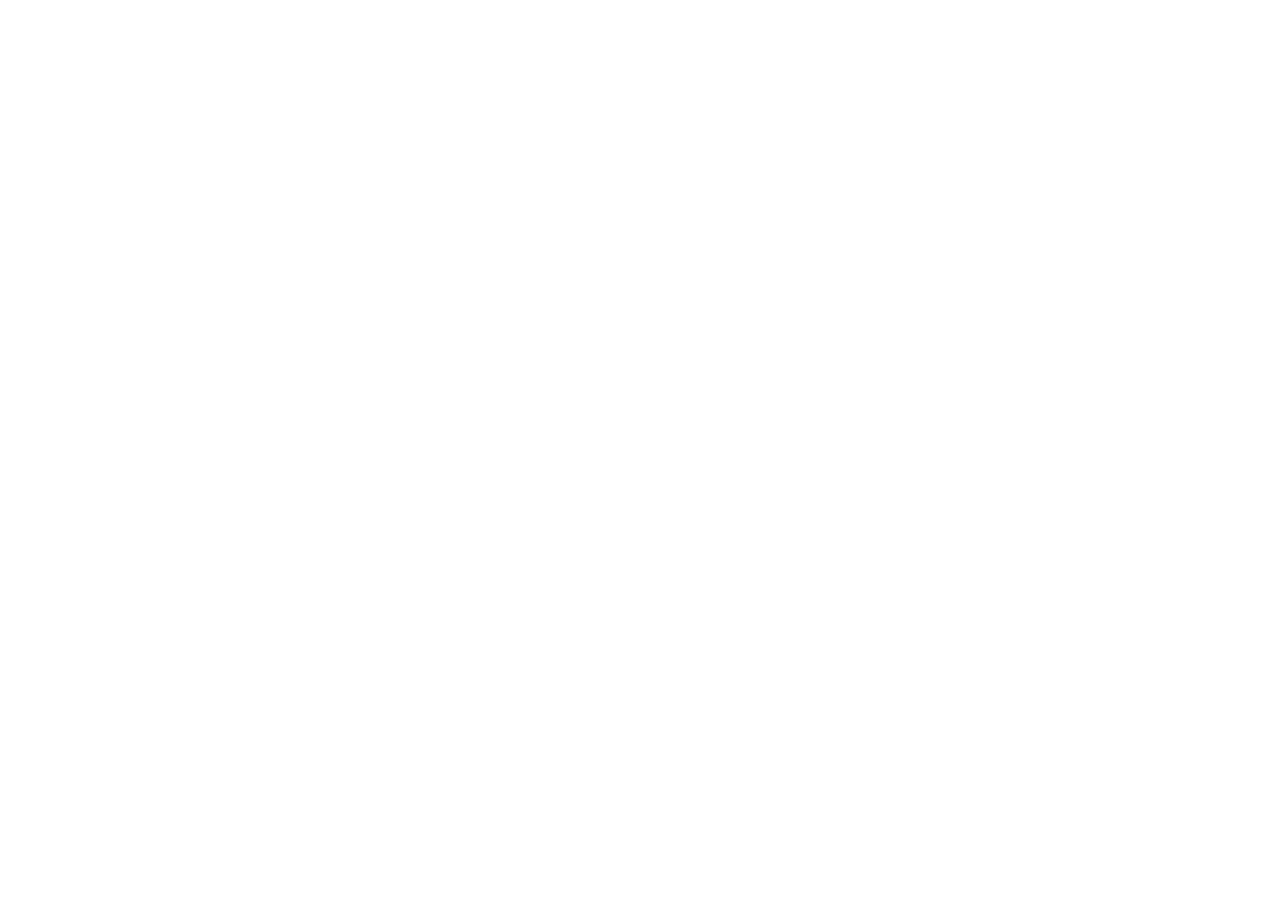
==== index.html @ 57b19d14 "Create new repository" ====
<!DOCTYPE html>
<html lang="ru">
  <head>
    <meta charset="UTF-8" />
    <meta http-equiv="X-UA-Compatible" content="IE=edge" />
    <meta name="viewport" content="width=device-width, initial-scale=1.0" />
    <title>Главная</title>
  </head>
  <body></body>
</html>
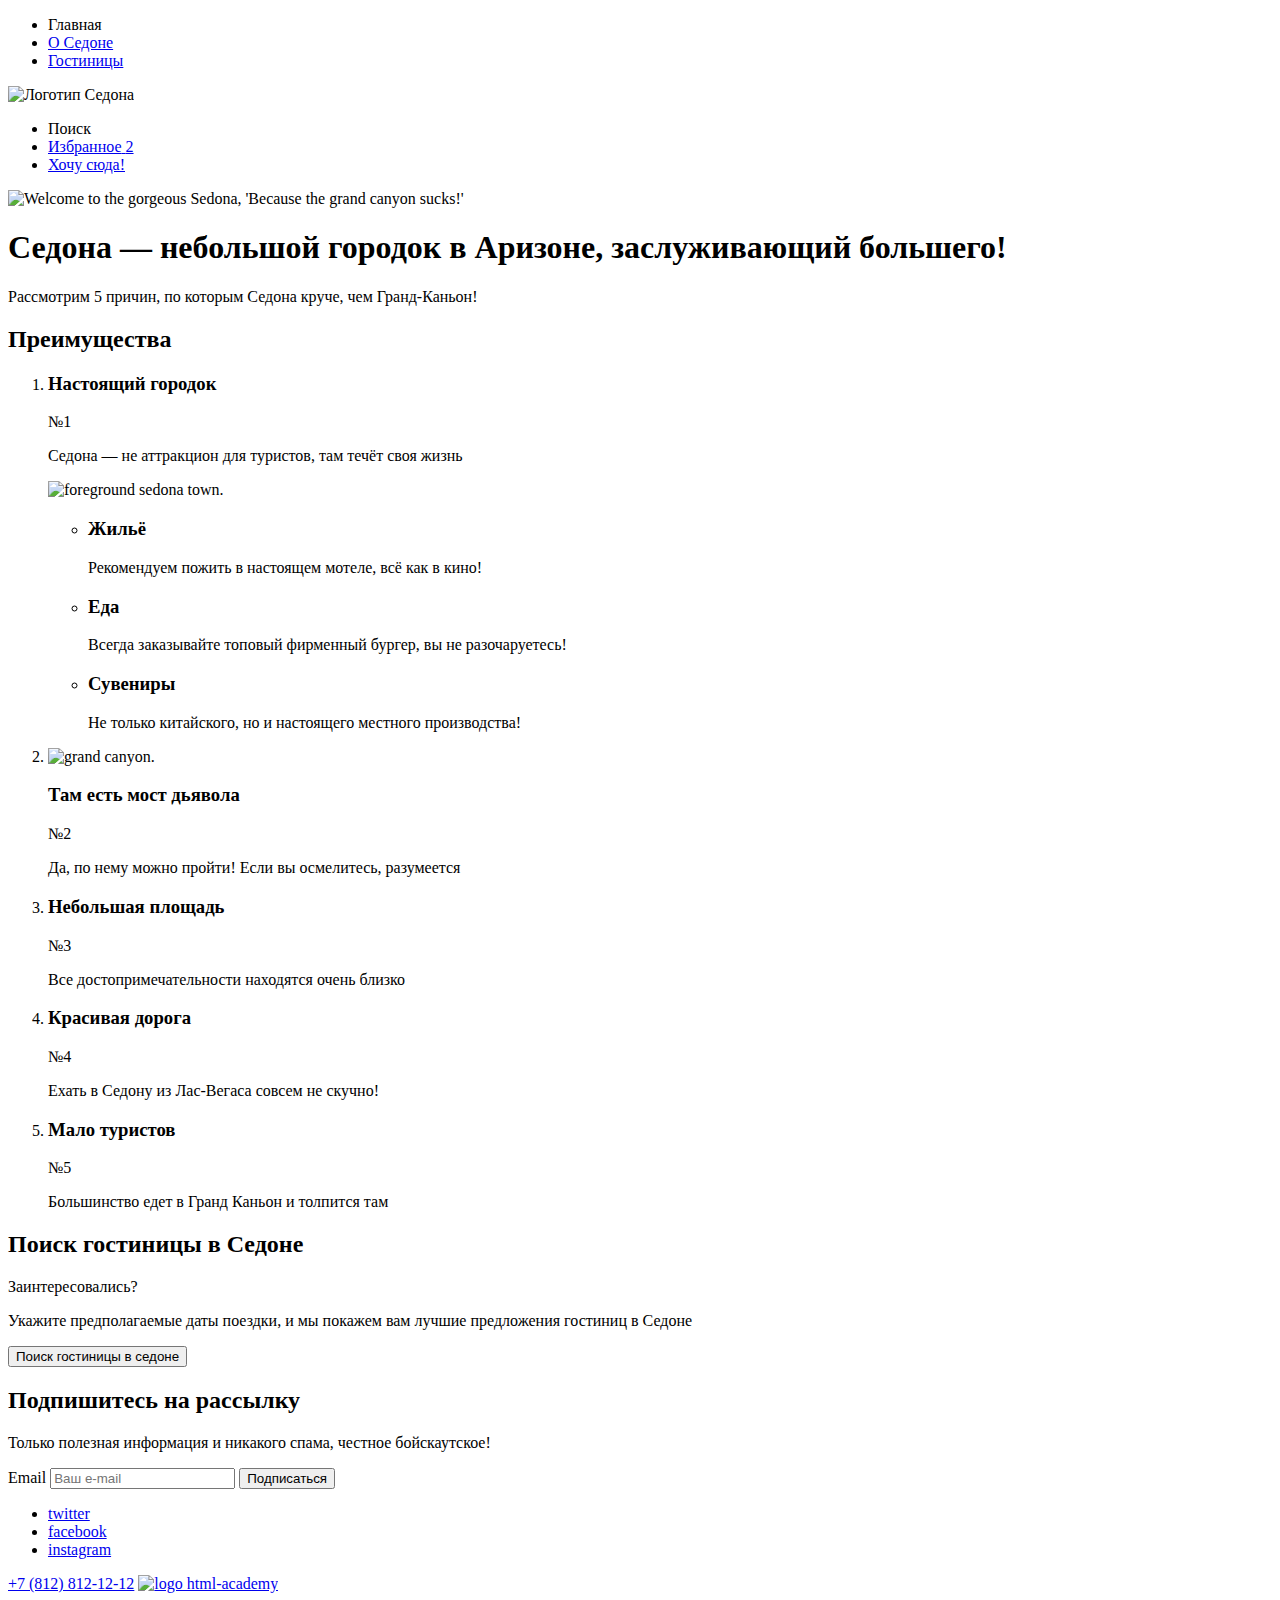
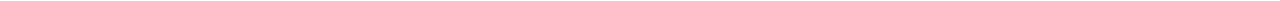
==== commit 843e4437: "added layout of main page" ====
--- a/index.html
+++ b/index.html
@@ -6,5 +6,202 @@
     <meta name="viewport" content="width=device-width, initial-scale=1.0" />
     <title>Главная</title>
   </head>
-  <body></body>
+  <body class="page-index">
+    <div class="container">
+      <header class="header">
+        <nav class="navigation">
+          <ul class="navigation__list navigation__list--site">
+            <li class="navigation__item">
+              <a class="navigation__link">Главная</a>
+            </li>
+            <li class="navigation__item">
+              <a class="navigation__link" href="#">О Седоне</a>
+            </li>
+            <li class="navigation__item">
+              <a class="navigation__link" href="catalog.html">Гостиницы</a>
+            </li>
+          </ul>
+          <a class="logo">
+            <img class="logo__image" src="" alt="Логотип Седона" />
+          </a>
+          <ul class="navigation__list navigation__list--user">
+            <li class="navigation__item">
+              <a class="navigation__link navigation__link--icon">
+                <span class="visually-hidden">Поиск</span>
+              </a>
+            </li>
+            <li class="navigation__item">
+              <a class="navigation__link navigation__link--icon" href="#">
+                <span class="visually-hidden">Избранное</span>
+                <span class="navigation__favorite-number">2</span>
+              </a>
+            </li>
+            <li class="navigation__item">
+              <a class="button navigation__button" href="#">Хочу сюда!</a>
+            </li>
+          </ul>
+        </nav>
+      </header>
+      <main class="main">
+        <section class="intro">
+          <div class="intro__background">
+            <img
+              class="intro__lead"
+              src=""
+              alt="Welcome to the gorgeous Sedona, 'Because the grand canyon sucks!'"
+            />
+          </div>
+          <h1 class="section-header intro__header">
+            Седона — небольшой городок в Аризоне, заслуживающий большего!
+          </h1>
+          <p class="intro__text">
+            Рассмотрим 5 причин, по которым Седона круче, чем Гранд-Каньон!
+          </p>
+        </section>
+        <section class="features">
+          <h2 class="visually-hidden">Преимущества</h2>
+          <ol class="features__list">
+            <li class="features__item features__item--image">
+              <div class="features__item-info">
+                <h3>Настоящий городок</h3>
+                <span class="features__item-number">№1</span>
+                <p>Седона — не аттракцион для туристов, там течёт своя жизнь</p>
+              </div>
+              <div class="features__item-image">
+                <img src="" alt="foreground sedona town." />
+              </div>
+              <ul class="features__sublist">
+                <li class="features__sublist-item">
+                  <div class="features__item-info">
+                    <h3>Жильё</h3>
+                    <p>
+                      Рекомендуем пожить в настоящем мотеле, всё как в кино!
+                    </p>
+                  </div>
+                </li>
+                <li class="features__sublist-item">
+                  <div class="features__item-info">
+                    <h3>Еда</h3>
+                    <p>
+                      Всегда заказывайте топовый фирменный бургер, вы не
+                      разочаруетесь!
+                    </p>
+                  </div>
+                </li>
+                <li class="features__sublist-item">
+                  <div class="features__item-info">
+                    <h3>Сувениры</h3>
+                    <p>
+                      Не только китайского, но и настоящего местного
+                      производства!
+                    </p>
+                  </div>
+                </li>
+              </ul>
+            </li>
+            <li
+              class="features__item features__item--image features__item--reverse"
+            >
+              <div class="features__item-image">
+                <img src="" alt="grand canyon." />
+              </div>
+              <div class="features__item-info">
+                <h3>Там есть мост дьявола</h3>
+                <span class="features__item-number">№2</span>
+                <p>Да, по нему можно пройти! Если вы осмелитесь, разумеется</p>
+              </div>
+            </li>
+            <li class="features__item">
+              <div class="features__item-info">
+                <h3>Небольшая площадь</h3>
+                <span class="features__item-number">№3</span>
+                <p>Все достопримечательности находятся очень близко</p>
+              </div>
+            </li>
+            <li class="features__item">
+              <div class="features__item-info">
+                <h3>Красивая дорога</h3>
+                <span class="features__item-number">№4</span>
+                <p>Ехать в Седону из Лас-Вегаса совсем не скучно!</p>
+              </div>
+            </li>
+            <li class="features__item">
+              <div class="features__item-info">
+                <h3>Мало туристов</h3>
+                <span class="features__item-number">№5</span>
+                <p>Большинство едет в Гранд Каньон и толпится там</p>
+              </div>
+            </li>
+          </ol>
+        </section>
+        <section class="search-hotel">
+          <h2 class="visually-hidden">Поиск гостиницы в Седоне</h2>
+          <p class="section-header search-hotel__header">Заинтересовались?</p>
+          <p class="search-hotel__text">
+            Укажите предполагаемые даты поездки, и мы покажем вам лучшие
+            предложения гостиниц в Седоне
+          </p>
+          <button class="button search-hotel__button">
+            Поиск гостиницы в седоне
+          </button>
+        </section>
+      </main>
+      <footer class="footer">
+        <section class="subscription">
+          <h2 class="section-header subscription__header">
+            Подпишитесь на рассылку
+          </h2>
+          <p class="subscription__text">
+            Только полезная информация и никакого спама, честное бойскаутское!
+          </p>
+          <form class="subscription__form" action="#">
+            <div class="subscription__row">
+              <label class="visually-hidden" for="subscription">Email</label>
+              <input
+                class="subscription__input"
+                type="email"
+                placeholder="Ваш e-mail"
+                required
+              />
+              <button class="button subscription__button">Подписаться</button>
+            </div>
+          </form>
+        </section>
+        <div class="footer__bottom">
+          <ul class="social">
+            <li class="social__item">
+              <a
+                class="social__link social__link--twitter"
+                href="https://twitter.com/htmlacademy_ru"
+              >
+                <span class="visually-hidden">twitter</span>
+              </a>
+            </li>
+            <li class="social__item">
+              <a
+                class="social__link social__link--facebook"
+                href="https://www.facebook.com/htmlacademy"
+              >
+                <span class="visually-hidden">facebook</span>
+              </a>
+            </li>
+            <li class="social__item">
+              <a
+                class="social__link social__link--instagram"
+                href="https://www.instagram.com/htmlacademy/"
+              >
+                <span class="visually-hidden">instagram</span>
+              </a>
+            </li>
+          </ul>
+          <a class="footer__phone" href="tel:+78128121212"
+            >+7 (812) 812-12-12</a
+          >
+          <a class="footer__copyright" href="https://htmlacademy.ru/">
+            <img src="" alt="logo html-academy" />
+          </a>
+        </div>
+      </footer>
+    </div>
+  </body>
 </html>
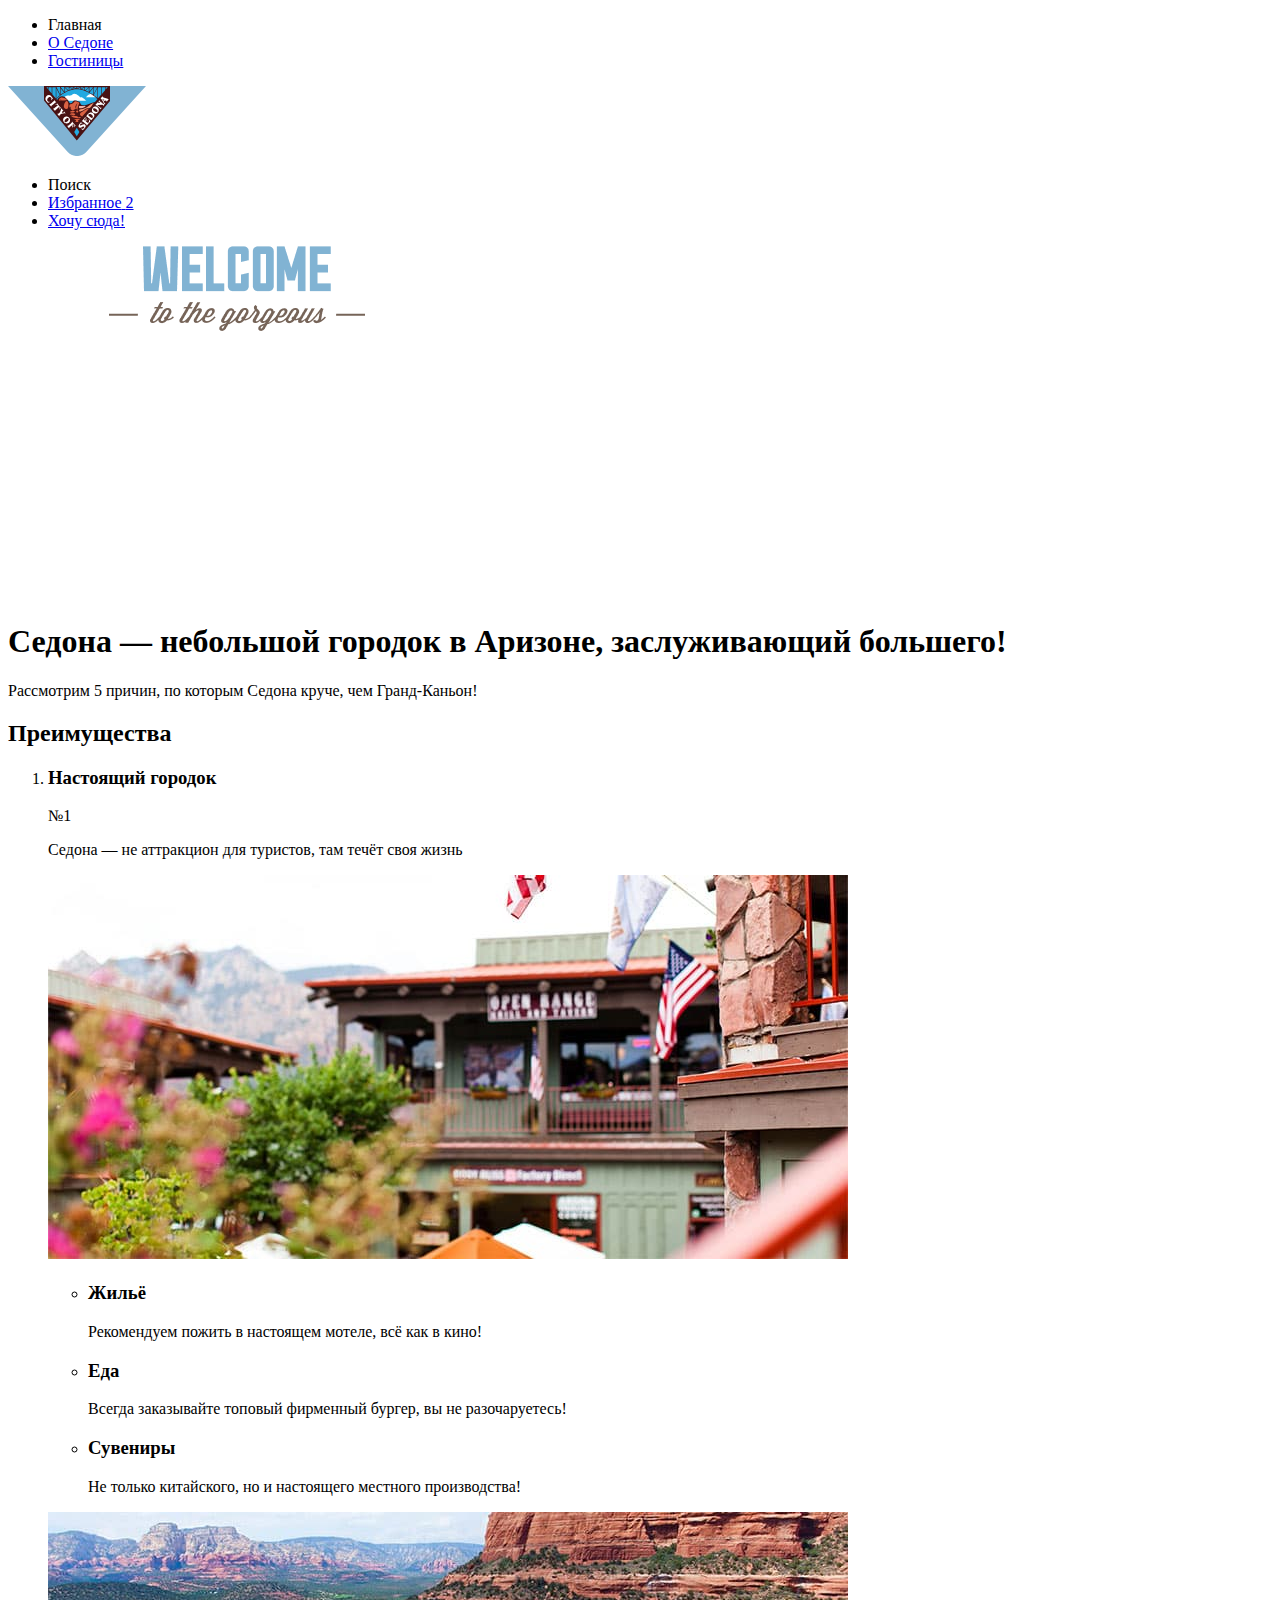
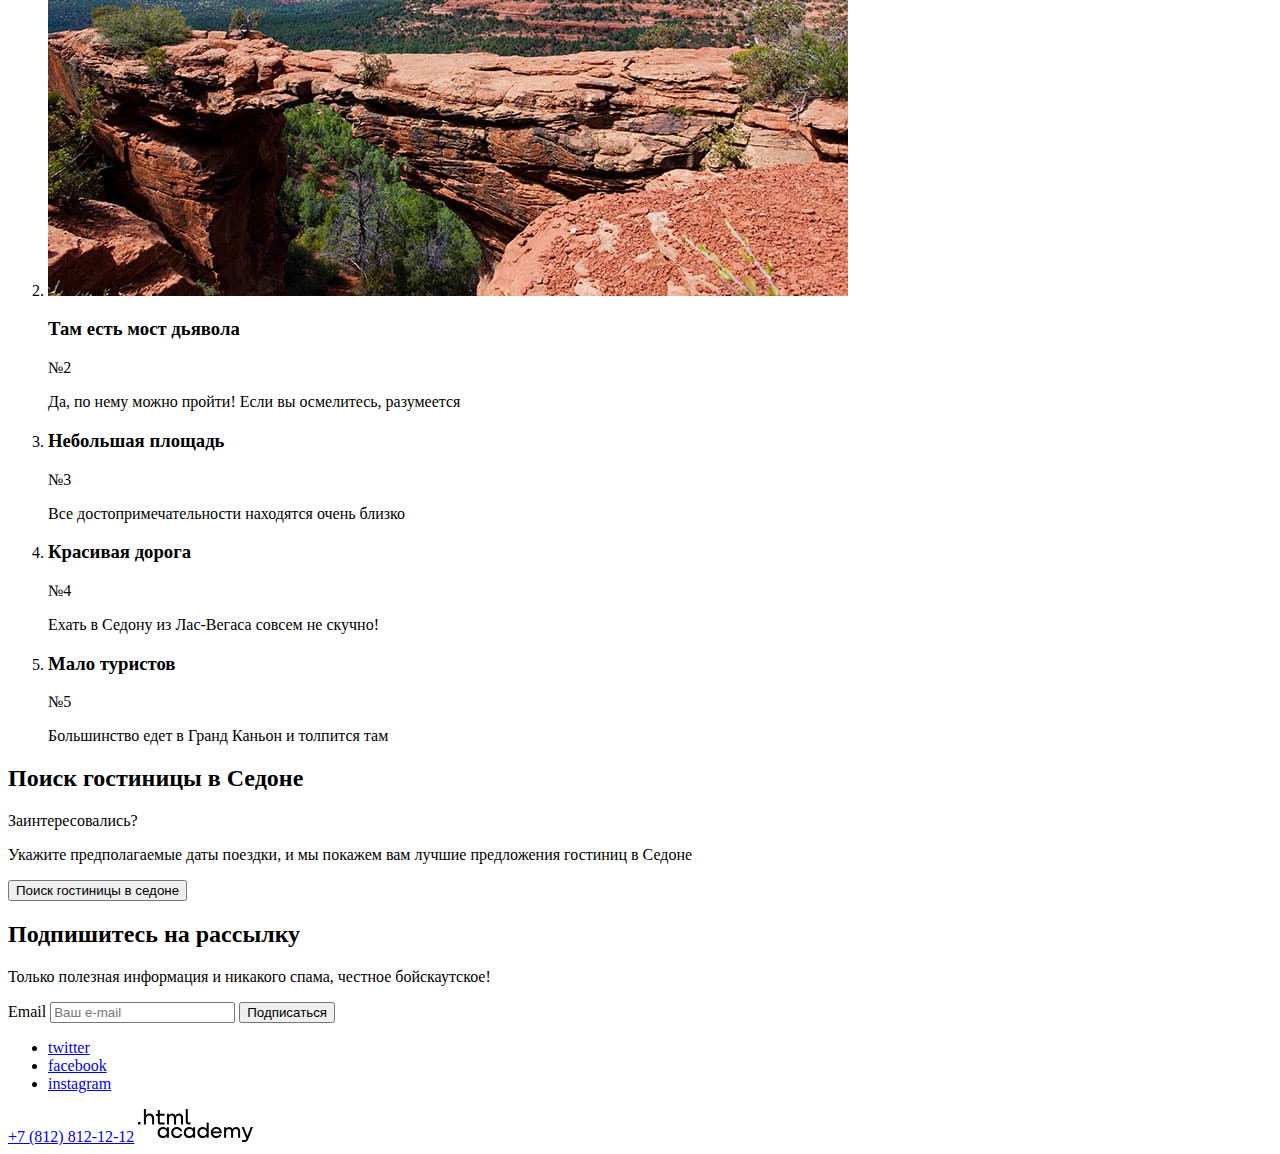
==== commit 5b262d7b: "added graphics to the project" ====
--- a/index.html
+++ b/index.html
@@ -12,7 +12,7 @@
         <nav class="navigation">
           <ul class="navigation__list navigation__list--site">
             <li class="navigation__item">
-              <a class="navigation__link">Главная</a>
+              <a class="navigation__link navigation__link--current">Главная</a>
             </li>
             <li class="navigation__item">
               <a class="navigation__link" href="#">О Седоне</a>
@@ -22,7 +22,11 @@
             </li>
           </ul>
           <a class="logo">
-            <img class="logo__image" src="" alt="Логотип Седона" />
+            <img
+              class="logo__image"
+              src="images/sedona-logo.svg"
+              alt="Логотип Седона"
+            />
           </a>
           <ul class="navigation__list navigation__list--user">
             <li class="navigation__item">
@@ -47,7 +51,7 @@
           <div class="intro__background">
             <img
               class="intro__lead"
-              src=""
+              src="images/welcome.png"
               alt="Welcome to the gorgeous Sedona, 'Because the grand canyon sucks!'"
             />
           </div>
@@ -68,7 +72,10 @@
                 <p>Седона — не аттракцион для туристов, там течёт своя жизнь</p>
               </div>
               <div class="features__item-image">
-                <img src="" alt="foreground sedona town." />
+                <img
+                  src="images/features/photo-1.jpg"
+                  alt="foreground sedona town."
+                />
               </div>
               <ul class="features__sublist">
                 <li class="features__sublist-item">
@@ -103,7 +110,7 @@
               class="features__item features__item--image features__item--reverse"
             >
               <div class="features__item-image">
-                <img src="" alt="grand canyon." />
+                <img src="images/features/photo-2.jpg" alt="grand canyon." />
               </div>
               <div class="features__item-info">
                 <h3>Там есть мост дьявола</h3>
@@ -141,7 +148,7 @@
             Укажите предполагаемые даты поездки, и мы покажем вам лучшие
             предложения гостиниц в Седоне
           </p>
-          <button class="button search-hotel__button">
+          <button class="button search-hotel__button" type="button">
             Поиск гостиницы в седоне
           </button>
         </section>
@@ -154,16 +161,29 @@
           <p class="subscription__text">
             Только полезная информация и никакого спама, честное бойскаутское!
           </p>
-          <form class="subscription__form" action="#">
+          <form
+            class="subscription__form"
+            action="https://echo.htmlacademy.ru"
+            method="post"
+          >
             <div class="subscription__row">
-              <label class="visually-hidden" for="subscription">Email</label>
+              <label class="visually-hidden" for="subscription-email"
+                >Email</label
+              >
               <input
                 class="subscription__input"
+                id="subscription-email"
+                name="subscription-email"
                 type="email"
                 placeholder="Ваш e-mail"
                 required
               />
-              <button class="button subscription__button">Подписаться</button>
+              <button
+                class="button button--secondary subscription__button"
+                type="submit"
+              >
+                Подписаться
+              </button>
             </div>
           </form>
         </section>
@@ -198,7 +218,7 @@
             >+7 (812) 812-12-12</a
           >
           <a class="footer__copyright" href="https://htmlacademy.ru/">
-            <img src="" alt="logo html-academy" />
+            <img src="images/html-academy-logo.svg" alt="logo html-academy" />
           </a>
         </div>
       </footer>
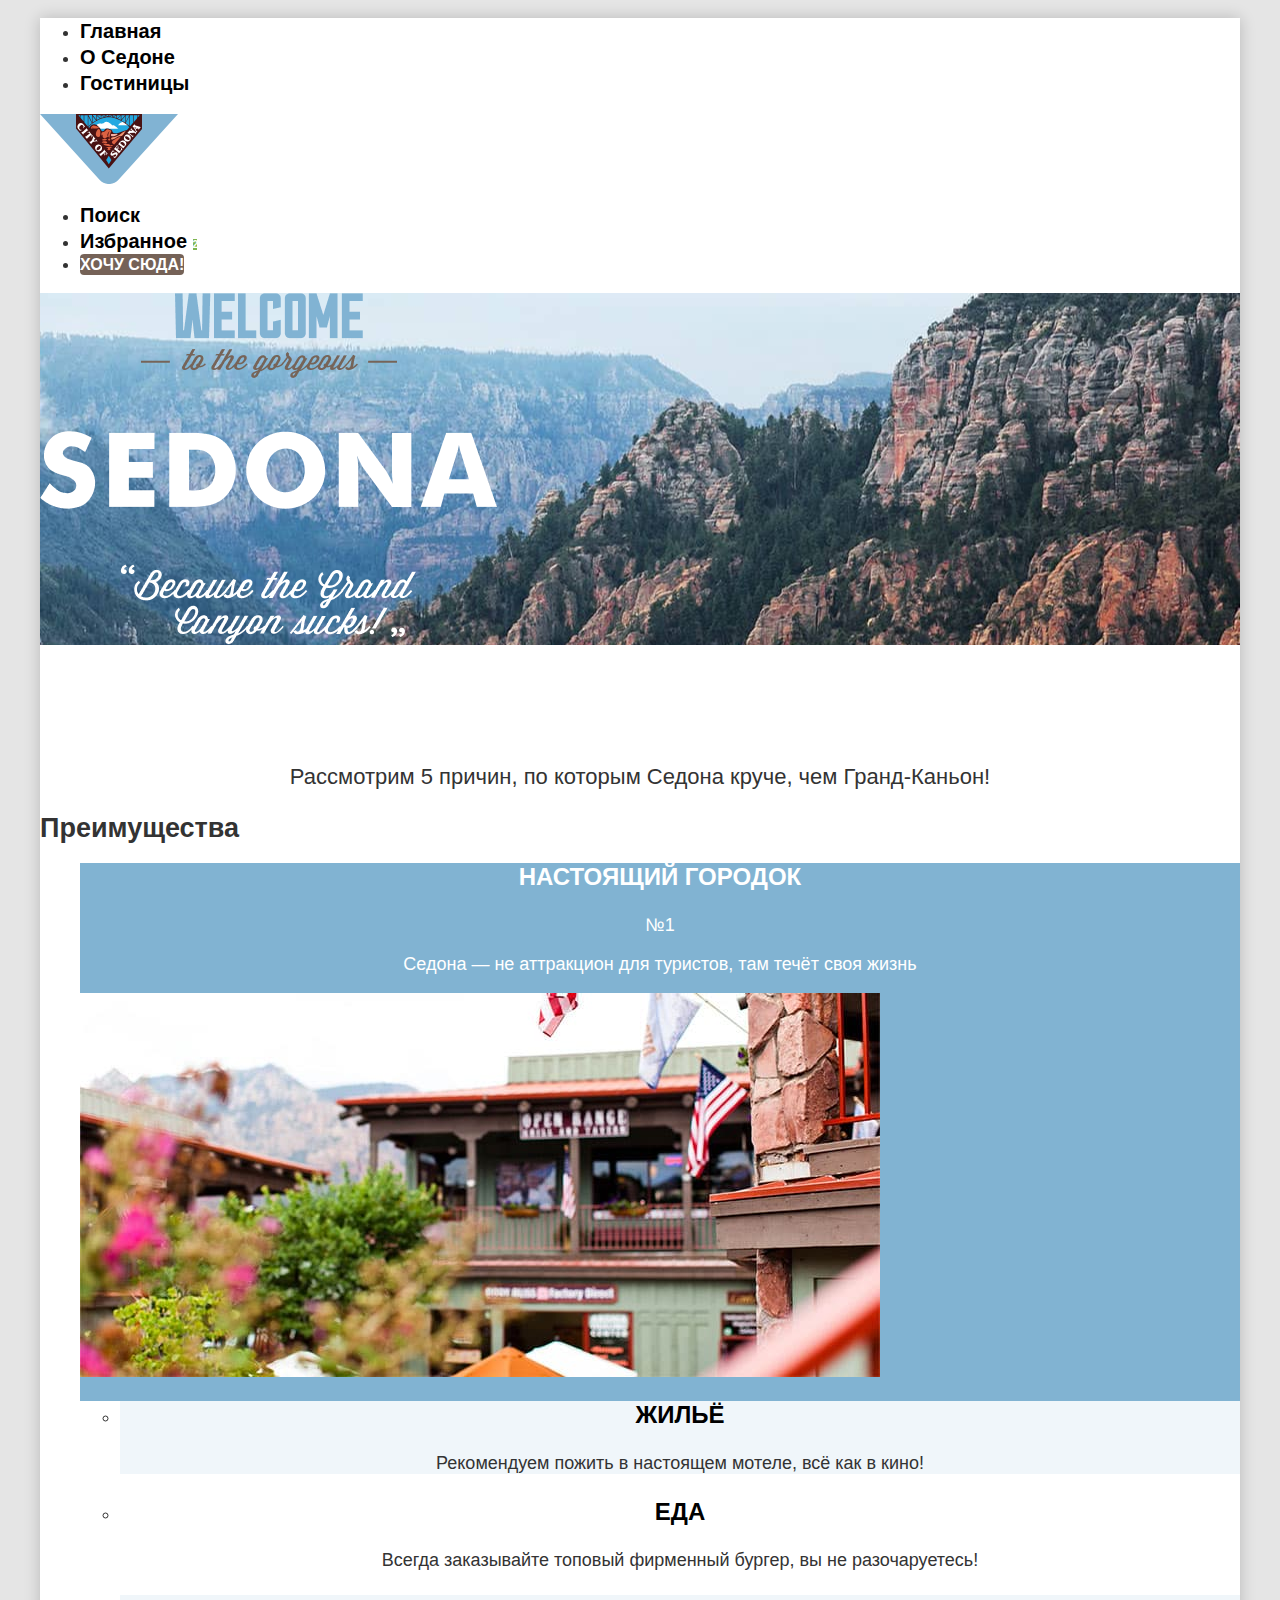
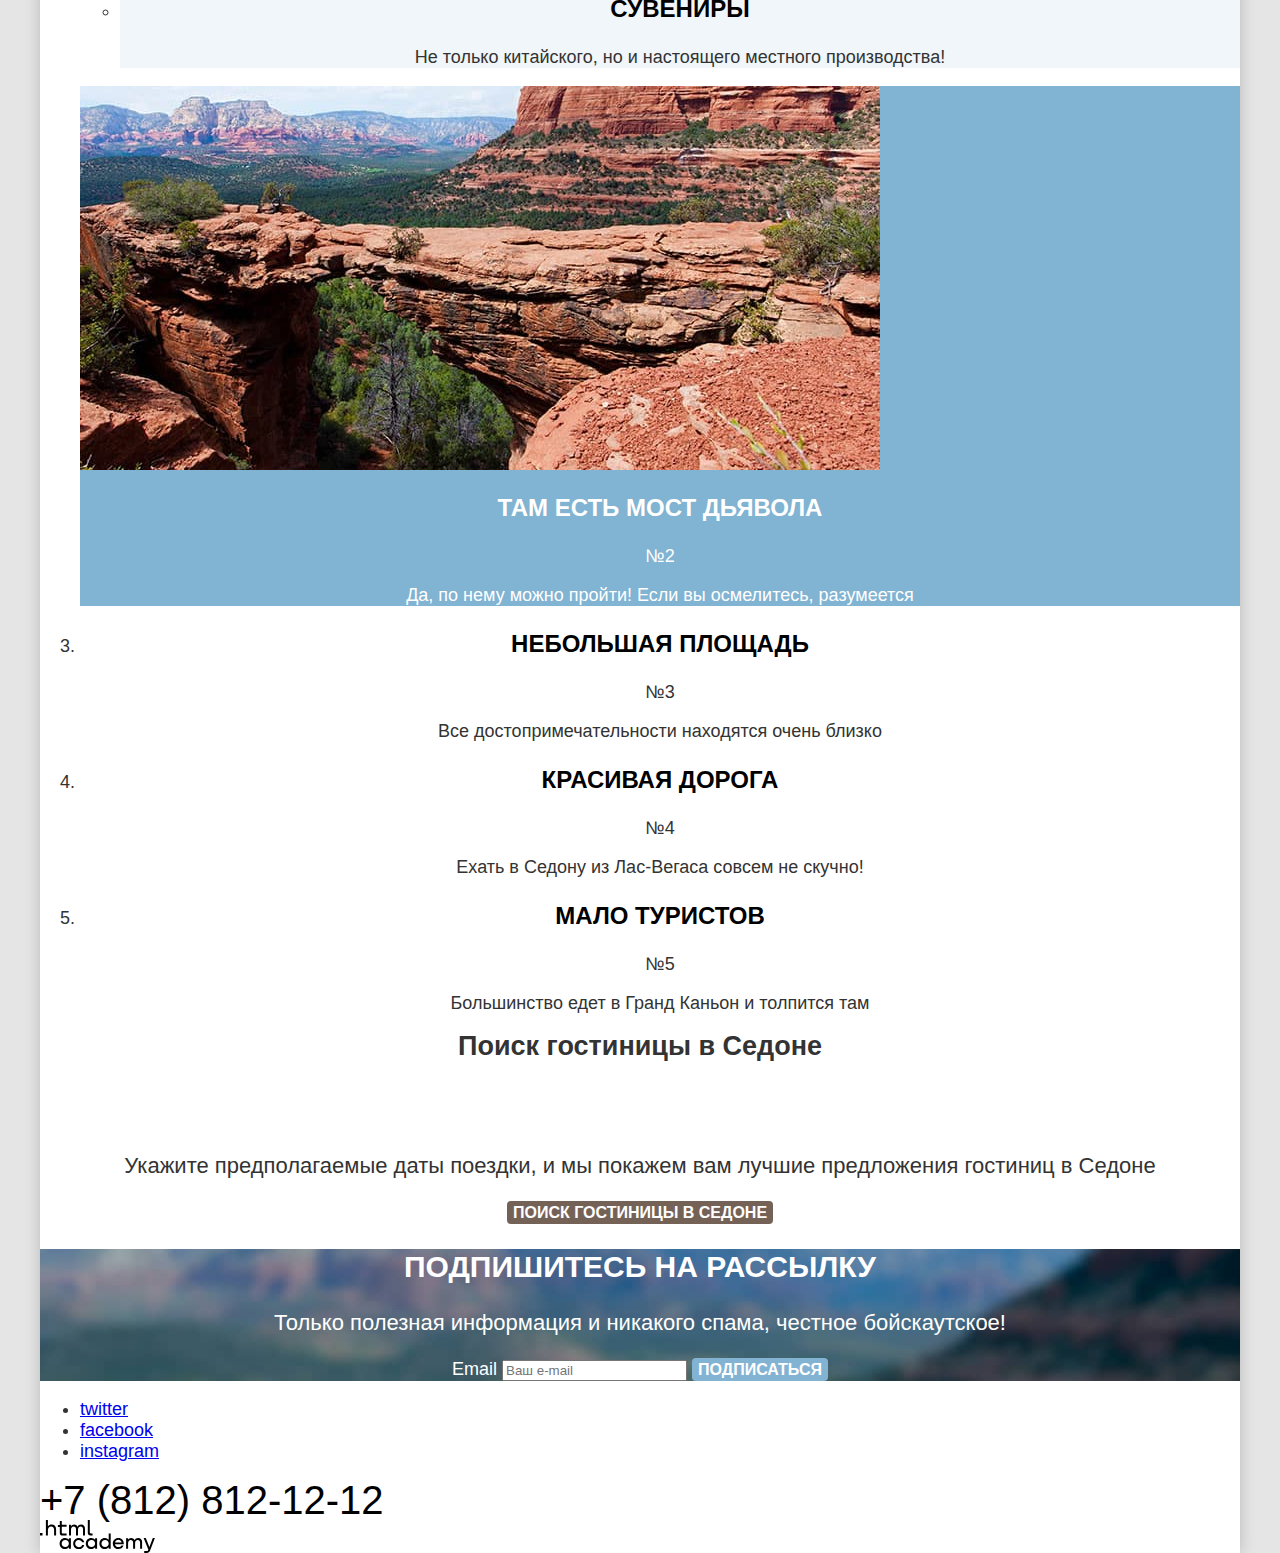
==== commit 5d8cc6a6: "added basic styles" ====
--- a/index.html
+++ b/index.html
@@ -5,6 +5,7 @@
     <meta http-equiv="X-UA-Compatible" content="IE=edge" />
     <meta name="viewport" content="width=device-width, initial-scale=1.0" />
     <title>Главная</title>
+    <link rel="stylesheet" href="css/style.css" />
   </head>
   <body class="page-index">
     <div class="container">
@@ -30,7 +31,7 @@
           </a>
           <ul class="navigation__list navigation__list--user">
             <li class="navigation__item">
-              <a class="navigation__link navigation__link--icon">
+              <a class="navigation__link navigation__link--icon" href="#">
                 <span class="visually-hidden">Поиск</span>
               </a>
             </li>
--- a/css/style.css
+++ b/css/style.css
@@ -0,0 +1,443 @@
+@font-face {
+  font-family: 'PT Sans';
+  src: url("../fonts/ptsans-400.woff2") format('woff2'),
+    url("../fonts/ptsans-400.woff2") format('woff');
+  font-style: normal;
+  font-weight: 400;
+  font-display: swap;
+}
+
+@font-face {
+  font-family: "PT Sans";
+  src: url("../fonts/ptsans-700.woff2") format('woff2'),
+    url("../fonts/ptsans-700.woff2") format('woff');
+  font-style: normal;
+  font-weight: 700;
+  font-display: swap;
+}
+
+*,
+*::before,
+*::after {
+  box-sizing: border-box;
+}
+
+html {
+  height: 100%;
+  margin: 0;
+  padding: 0;
+}
+
+body {
+  margin: 0;
+  padding: 0;
+  min-height: 100%;
+  font-family: "PT Sans", Arial, Helvetica, sans-serif;
+  font-weight: 400;
+  font-size: 18px;
+  line-height: 21px;
+  color: #333333;
+  background-color: #e5e5e5;
+}
+
+img {
+  display: block;
+  max-width: 100%;
+  object-fit: cover;
+}
+
+.container {
+  max-width: 1200px;
+  margin: 0 auto;
+  background-color: #ffffff;
+  box-shadow: 0px 0px 15px rgba(0, 0, 0, 0.2);
+}
+
+.header {}
+
+.navigation {}
+
+.navigation__list {}
+
+.navigation__list--site {}
+
+.navigation__item {}
+
+.navigation__link {
+  font-weight: 700;
+  font-size: 20px;
+  line-height: 26px;
+  color: #000000;
+  text-decoration: none;
+}
+
+.navigation__link--current {}
+
+.logo {}
+
+.logo__image {}
+
+.navigation__list--user {}
+
+.navigation__link--icon {}
+
+.visually-hidden {}
+
+.navigation__favorite-number {
+  font-size: 10px;
+  line-height: 13px;
+  letter-spacing: -0.1em;
+  text-align: center;
+  color: #ffffff;
+  background-color: #7DB54F;
+}
+
+.button {
+  display: inline-block;
+  font-family: inherit;
+  font-weight: 700;
+  font-size: 16px;
+  line-height: 21px;
+  color: #ffffff;
+  text-align: center;
+  text-transform: uppercase;
+  text-decoration: none;
+  background-color: #756257;
+  border: none;
+  border-radius: 4px;
+  cursor: pointer;
+}
+
+.button--secondary {
+  background-color: #83B3D3;
+}
+
+.button--grey {
+  color: #333333;
+  background-color: #F2F2F2;
+}
+
+.button--favorite {
+  background-color: #7DB54F;
+}
+
+.navigation__button {}
+
+.main {}
+
+.intro {}
+
+.intro__background {
+  background: #756257 url("../images/index-background.jpg") center center/cover no-repeat;
+  color: #ffffff;
+}
+
+.intro__lead {}
+
+.section-header {
+  font-weight: 700;
+  font-size: 30px;
+  line-height: 36px;
+  text-align: center;
+  text-transform: uppercase;
+  color: #000000;
+}
+
+.intro__header {}
+
+.intro__text {
+  font-size: 22px;
+  line-height: 36px;
+  text-align: center;
+}
+
+.features {}
+
+.features__list {}
+
+.features__item {}
+
+.features__item--image {
+  color: #ffffff;
+  background-color: #81B3D2;
+}
+
+.features__item-info {
+  text-align: center;
+}
+
+.features h3 {
+  font-weight: 700;
+  font-size: 24px;
+  line-height: 28px;
+  color: #000000;
+  text-transform: uppercase;
+}
+
+.features__item--image h3 {
+  color: #ffffff;
+}
+
+.features__item-number {
+  text-transform: uppercase;
+}
+
+.features__sublist {
+  color: #333333;
+  background-color: #ffffff;
+}
+
+.features__sublist h3 {
+  color: #000000;
+}
+
+.features__sublist-item:nth-child(odd) {
+  background-color: rgba(131, 179, 211, 0.12);
+}
+
+.features__item--reverse {}
+
+.search-hotel {
+  text-align: center;
+}
+
+.search-hotel__header {}
+
+.search-hotel__text {
+  font-size: 22px;
+  line-height: 26px;
+}
+
+.search-hotel__button {
+  margin: 0 auto;
+}
+
+.footer {}
+
+.page-index .subscription {
+  color: #ffffff;
+  background: #756257 url("../images/subscription-background.jpg") center center/cover no-repeat;
+}
+
+.page-index .section-header {
+  color: #ffffff;
+}
+
+.subscription {
+  text-align: center;
+}
+
+.subscription__header {}
+
+.subscription__text {
+  font-size: 22px;
+  line-height: 26px;
+}
+
+.subscription__form {}
+
+.subscription__row {}
+
+.subscription__input {}
+
+.button--secondary {}
+
+.subscription__button {}
+
+.footer__bottom {}
+
+.social {}
+
+.social__item {}
+
+.social__link {}
+
+.social__link--twitter {}
+
+.social__link--facebook {}
+
+.social__link--instagram {}
+
+.footer__phone {
+  font-size: 40px;
+  line-height: 40px;
+  color: #000000;
+  text-transform: uppercase;
+  text-decoration: none;
+}
+
+.footer__copyright {}
+
+.filter {
+  color: #ffffff;
+  background: #756257 url("../images/catalog-background.jpg") center center/cover no-repeat;
+}
+
+.main-title {
+  font-weight: 700;
+  font-size: 60px;
+  line-height: 78px;
+}
+
+.breadcrumbs {}
+
+.breadcrumbs__item {}
+
+.breadcrumbs__link {
+  font-size: 16px;
+  color: inherit;
+  text-decoration: none;
+}
+
+.breadcrumbs__link--home {}
+
+.visually-hidden {}
+
+.breadcrumbs__link--current {}
+
+.filter__form {}
+
+.filter__form-group {}
+
+.filter__form-title {
+  font-weight: 700;
+  font-size: 20px;
+  line-height: 26px;
+}
+
+.filter__form-list {}
+
+.filter__form-item {}
+
+.filter__form-checkbox {}
+
+.filter__form-control {}
+
+.filter__form-label {
+  font-size: 18px;
+  line-height: 23px;
+  opacity: 0.3;
+}
+
+.filter__form-radio {}
+
+.filter__form-row {}
+
+.filter__form-label--price {}
+
+.filter__form-input {}
+
+.range {}
+
+.range__scale {}
+
+.range__bar {}
+
+.range__toggle {}
+
+.range-toggle--min {}
+
+.range-toggle--max {}
+
+.button {}
+
+.button--secondary {}
+
+.filter__form-button {}
+
+.filter__form-reset {
+  font-family: inherit;
+  font-size: 18px;
+  line-height: 23px;
+  color: #ffffff;
+  background-color: transparent;
+  border: none;
+  cursor: pointer;
+}
+
+.sorting {}
+
+.sorting__title {
+  font-weight: 700;
+  font-size: 30px;
+  line-height: 39px;
+  text-transform: uppercase;
+  color: #000000;
+}
+
+.select {}
+
+.select__type {
+  font-family: inherit;
+  font-size: 18px;
+  line-height: 23px;
+  color: #333333;
+}
+
+.sorting__view-type {}
+
+.sorting__view-button {}
+
+.sorting__view-button-card {}
+
+.sorting__view-button-tile {}
+
+.sorting__view-button-list {}
+
+.sorting__view-button--current {}
+
+.catalog {}
+
+.catalog__list {}
+
+.catalog__item {}
+
+.catalog__item-image {}
+
+.catalog__item-info h3 {
+  font-weight: 700;
+  font-size: 24px;
+  line-height: 31px;
+  color: #000000;
+}
+
+.catalog__item-info-row {
+  font-size: 18px;
+  line-height: 23px;
+}
+
+.catalog__item-type {}
+
+.catalog__item-price {}
+
+.catalog__item-info-actions {}
+
+.catalog__item-info__button {}
+
+.catalog__item-rating {}
+
+.catalog__item-rating-star {}
+
+.checked {}
+
+.catalog__item-rating-button {}
+
+.button--favorite {}
+
+.catalog__button {}
+
+.pagination-wrapper {}
+
+.pagination {}
+
+.pagination__item {}
+
+.pagination__link {
+  font-size: 20px;
+  line-height: 26px;
+  text-align: center;
+}
+
+.pagination__link--current {}
+
+.select__text {}
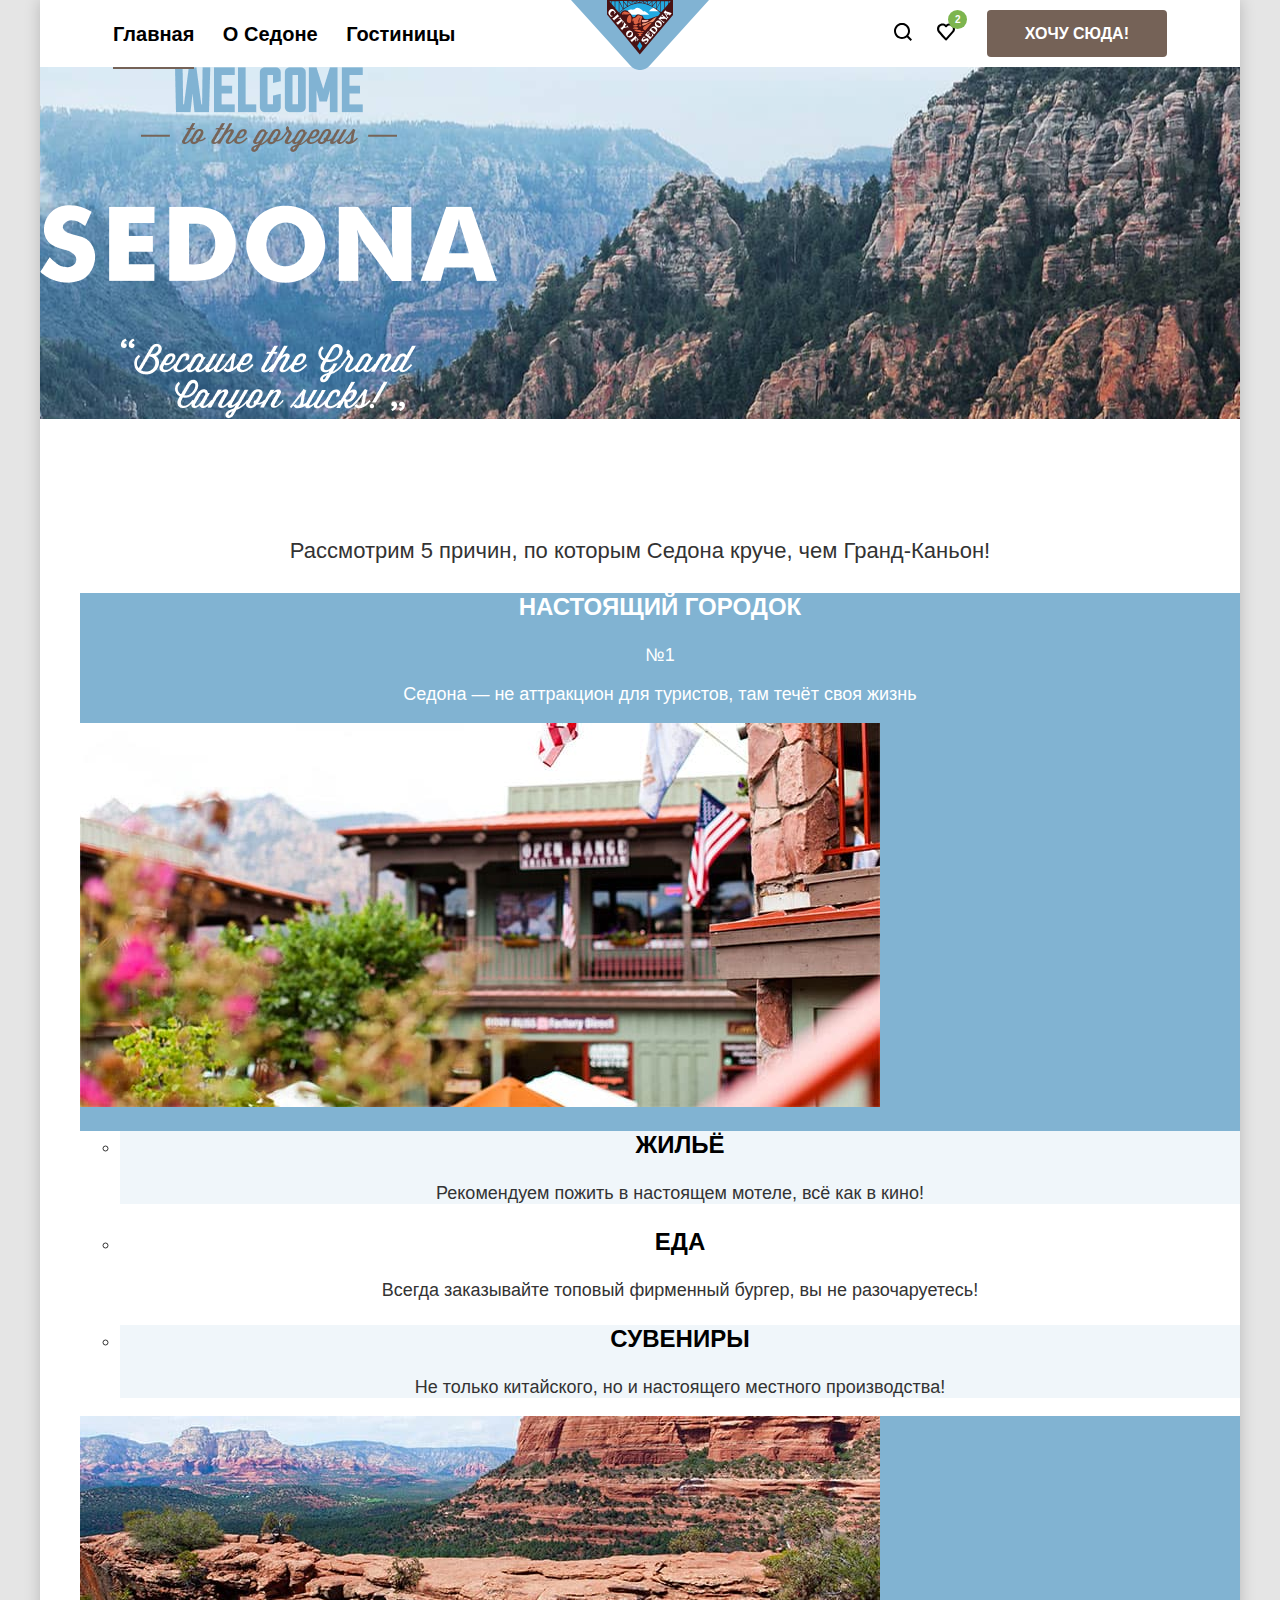
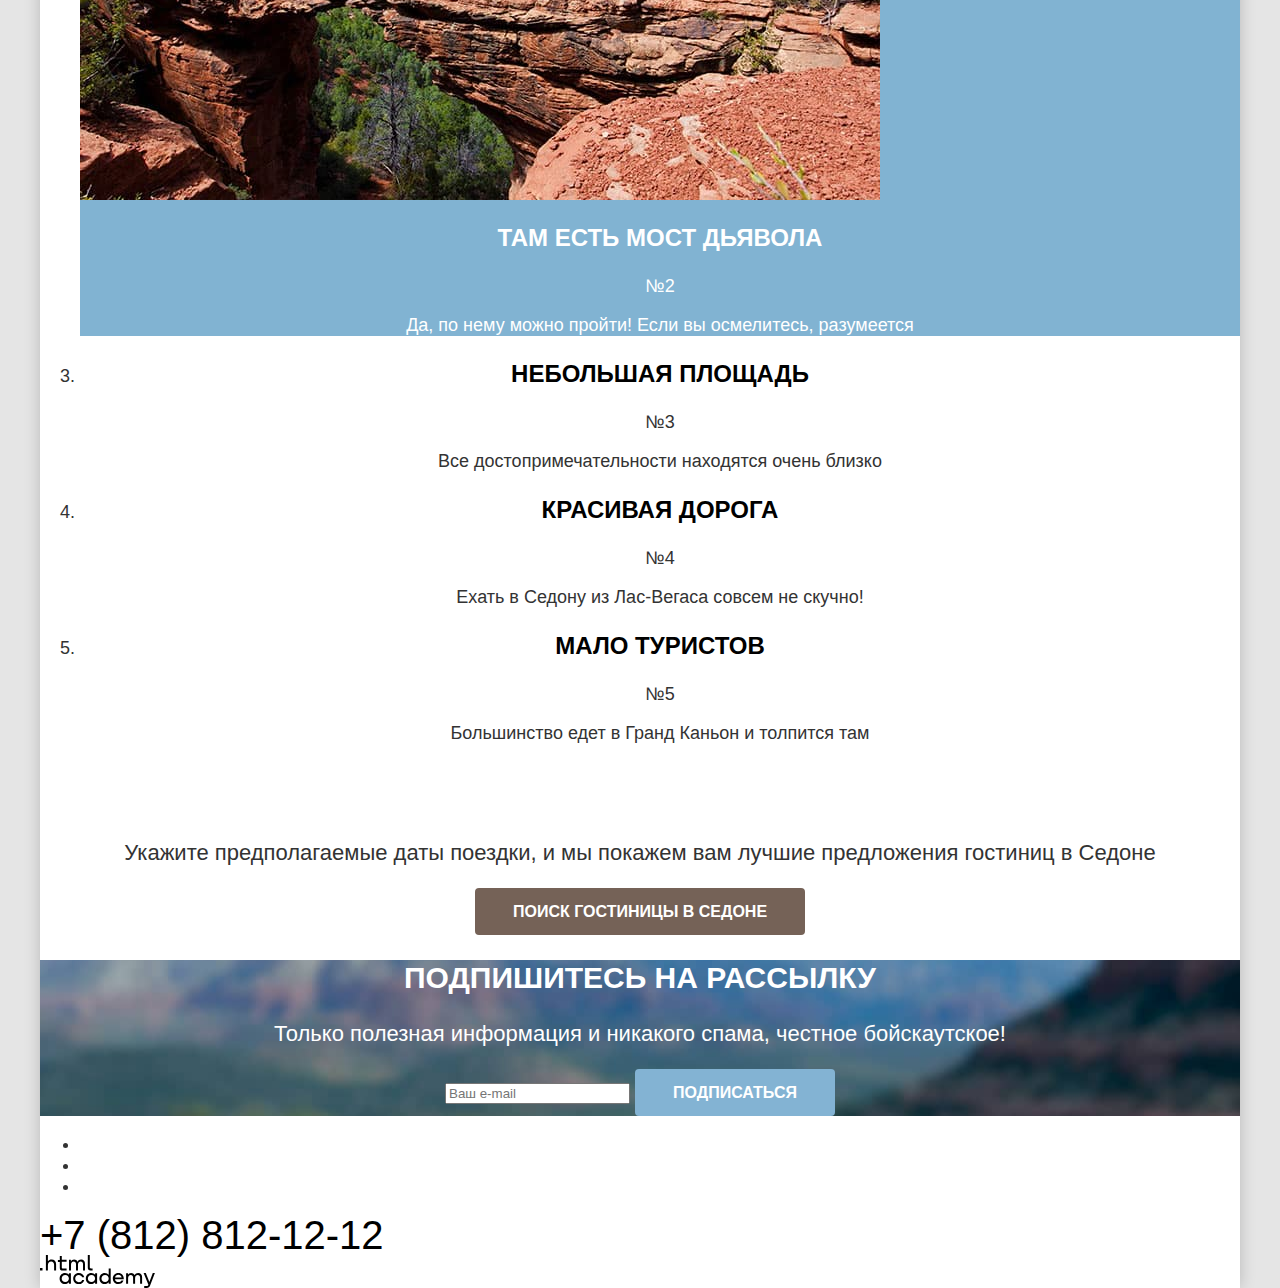
==== commit 532cc7f3: "finished header" ====
--- a/index.html
+++ b/index.html
@@ -25,24 +25,54 @@
           <a class="logo">
             <img
               class="logo__image"
+              width="138"
+              height="70"
               src="images/sedona-logo.svg"
               alt="Логотип Седона"
             />
           </a>
           <ul class="navigation__list navigation__list--user">
-            <li class="navigation__item">
+            <li class="navigation__item navigation__item--icon">
               <a class="navigation__link navigation__link--icon" href="#">
+                <svg
+                  class="navigation__icon"
+                  width="18"
+                  height="18"
+                  viewBox="0 0 18 18"
+                  fill="none"
+                  xmlns="http://www.w3.org/2000/svg"
+                >
+                  <path
+                    d="m18 16.5-3.7-3.7c1-1.3 1.7-3 1.7-4.9 0-4.4-3.6-8-8-8S0 3.6 0 8c0 4.4 3.6 8 8 8 1.8 0 3.5-.6 4.9-1.7l3.7 3.7 1.4-1.5ZM8 14c-3.3 0-6-2.7-6-6s2.7-6 6-6 6 2.7 6 6-2.7 6-6 6Z"
+                    fill="#000"
+                  />
+                </svg>
                 <span class="visually-hidden">Поиск</span>
               </a>
             </li>
-            <li class="navigation__item">
+            <li class="navigation__item navigation__item--icon">
               <a class="navigation__link navigation__link--icon" href="#">
+                <svg
+                  class="navigation__icon"
+                  width="18"
+                  height="18"
+                  viewBox="0 0 18 17"
+                  fill="none"
+                  xmlns="http://www.w3.org/2000/svg"
+                >
+                  <path
+                    d="M8.9 17c-.3 0-.6-.1-.8-.4-5.4-6.1-6.7-7.5-7-7.9C.4 7.8 0 6.6 0 5.4 0 2.4 2.4 0 5.5 0 6.8 0 8 .5 9 1.3 10 .5 11.3 0 12.5 0c3 0 5.5 2.4 5.5 5.4 0 1.3-.5 2.5-1.3 3.4l-7 7.9c-.2.2-.4.3-.8.3Zm-6-9.5c.3.4 3.5 4 6.1 6.9l6.2-7c.5-.5.7-1.2.7-2 0-1.8-1.5-3.3-3.3-3.3-1 0-2 .5-2.7 1.3-.3.3-.6.4-.9.4-.3 0-.6-.2-.8-.4-.7-.8-1.7-1.3-2.7-1.3-1.8 0-3.3 1.5-3.3 3.3-.1.9.3 1.6.7 2.1-.1 0-.1 0 0 0Z"
+                    fill="#000"
+                  />
+                </svg>
                 <span class="visually-hidden">Избранное</span>
-                <span class="navigation__favorite-number">2</span>
-              </a>
-            </li>
-            <li class="navigation__item">
-              <a class="button navigation__button" href="#">Хочу сюда!</a>
+                <div class="navigation__favorite-number"><span>2</span></div>
+              </a>
+            </li>
+            <li class="navigation__item">
+              <a class="button navigation__button" href="#"
+                ><span>Хочу сюда!</span></a
+              >
             </li>
           </ul>
         </nav>
--- a/css/style.css
+++ b/css/style.css
@@ -43,7 +43,6 @@
 img {
   display: block;
   max-width: 100%;
-  object-fit: cover;
 }
 
 .container {
@@ -53,47 +52,149 @@
   box-shadow: 0px 0px 15px rgba(0, 0, 0, 0.2);
 }
 
-.header {}
-
-.navigation {}
-
-.navigation__list {}
-
-.navigation__list--site {}
-
-.navigation__item {}
+.header {
+  padding: 10px 73px 10px 61px;
+}
+
+.navigation {
+  display: flex;
+  justify-content: space-between;
+  align-items: center;
+}
+
+.navigation__list {
+  display: flex;
+  flex-wrap: wrap;
+  margin: 0;
+  padding: 0;
+  max-width: 460px;
+  list-style-type: none;
+}
+
+.navigation__list--site .navigation__item {
+  margin-right: 4.5px;
+}
 
 .navigation__link {
+  display: block;
+  padding: 3px 9px;
   font-weight: 700;
   font-size: 20px;
   line-height: 26px;
   color: #000000;
   text-decoration: none;
-}
-
-.navigation__link--current {}
-
-.logo {}
-
-.logo__image {}
-
-.navigation__list--user {}
-
-.navigation__link--icon {}
-
-.visually-hidden {}
+  border: 3px solid transparent;
+  border-radius: 10px;
+  transition: all 0.3s linear;
+}
+
+.navigation__link--current {
+  position: relative;
+}
+
+.navigation__link--current::after {
+  content: "";
+  position: absolute;
+  bottom: -19px;
+  left: 9px;
+  right: 9px;
+  height: 2px;
+  background-color: #756257;
+}
+
+.navigation__link:not(.navigation__link--current):hover {
+  color: #756257;
+}
+
+.navigation__link:hover .navigation__icon path,
+.navigation__link:focus .navigation__icon path {
+  fill: #756257;
+}
+
+.navigation__link:focus {
+  outline: none;
+  border-color: #83B3D3;
+}
+
+.navigation__link:active {
+  border-color: transparent;
+}
+
+.navigation__link:not(.navigation__link--icon):active {
+  opacity: 0.3;
+}
+
+.navigation__link:active .navigation__icon,
+.navigation__link:active span {
+  opacity: 0.3;
+}
+
+.logo {
+  position: absolute;
+  top: 0;
+  left: 50%;
+  transform: translateX(-50%);
+  width: 138px;
+  height: 70px;
+}
+
+.navigation__list--user {
+  justify-content: flex-end;
+}
+
+.navigation__item--icon {
+  position: relative;
+  display: flex;
+  justify-content: center;
+  align-items: center;
+  margin-left: 1px;
+}
+
+.navigation__link--icon {
+  min-width: 38px;
+  min-height: 38px;
+}
+
+.navigation__icon {
+  transition: all 0.3s linear;
+}
+
+.visually-hidden {
+  position: absolute;
+  width: 1px;
+  height: 1px;
+  margin: -1px;
+  padding: 0;
+  overflow: hidden;
+  border: 0;
+  clip: rect(0 0 0 0);
+}
 
 .navigation__favorite-number {
+  position: absolute;
+  top: 0;
+  right: 0;
+  display: flex;
+  justify-content: center;
+  align-items: center;
+  width: 19px;
+  height: 19px;
   font-size: 10px;
   line-height: 13px;
   letter-spacing: -0.1em;
   text-align: center;
   color: #ffffff;
   background-color: #7DB54F;
+  border-radius: 50%;
+}
+
+.navigation__favorite-number span {
+  transition: all 0.3s linear;
 }
 
 .button {
   display: inline-block;
+  padding: 10px 35px;
   font-family: inherit;
   font-weight: 700;
   font-size: 16px;
@@ -103,9 +204,27 @@
   text-transform: uppercase;
   text-decoration: none;
   background-color: #756257;
-  border: none;
+  border: 3px solid transparent;
   border-radius: 4px;
   cursor: pointer;
+  transition: all 0.3s linear;
+}
+
+.button:hover {
+  background-color: #615048;
+}
+
+.button:focus {
+  border-color: #83B3D3;
+}
+
+.button:active {
+  outline: none;
+  border-color: transparent;
+}
+
+.button:active span {
+  opacity: 0.3;
 }
 
 .button--secondary {
@@ -121,7 +240,9 @@
   background-color: #7DB54F;
 }
 
-.navigation__button {}
+.navigation__button {
+  margin-left: 20px;
+}
 
 .main {}
 
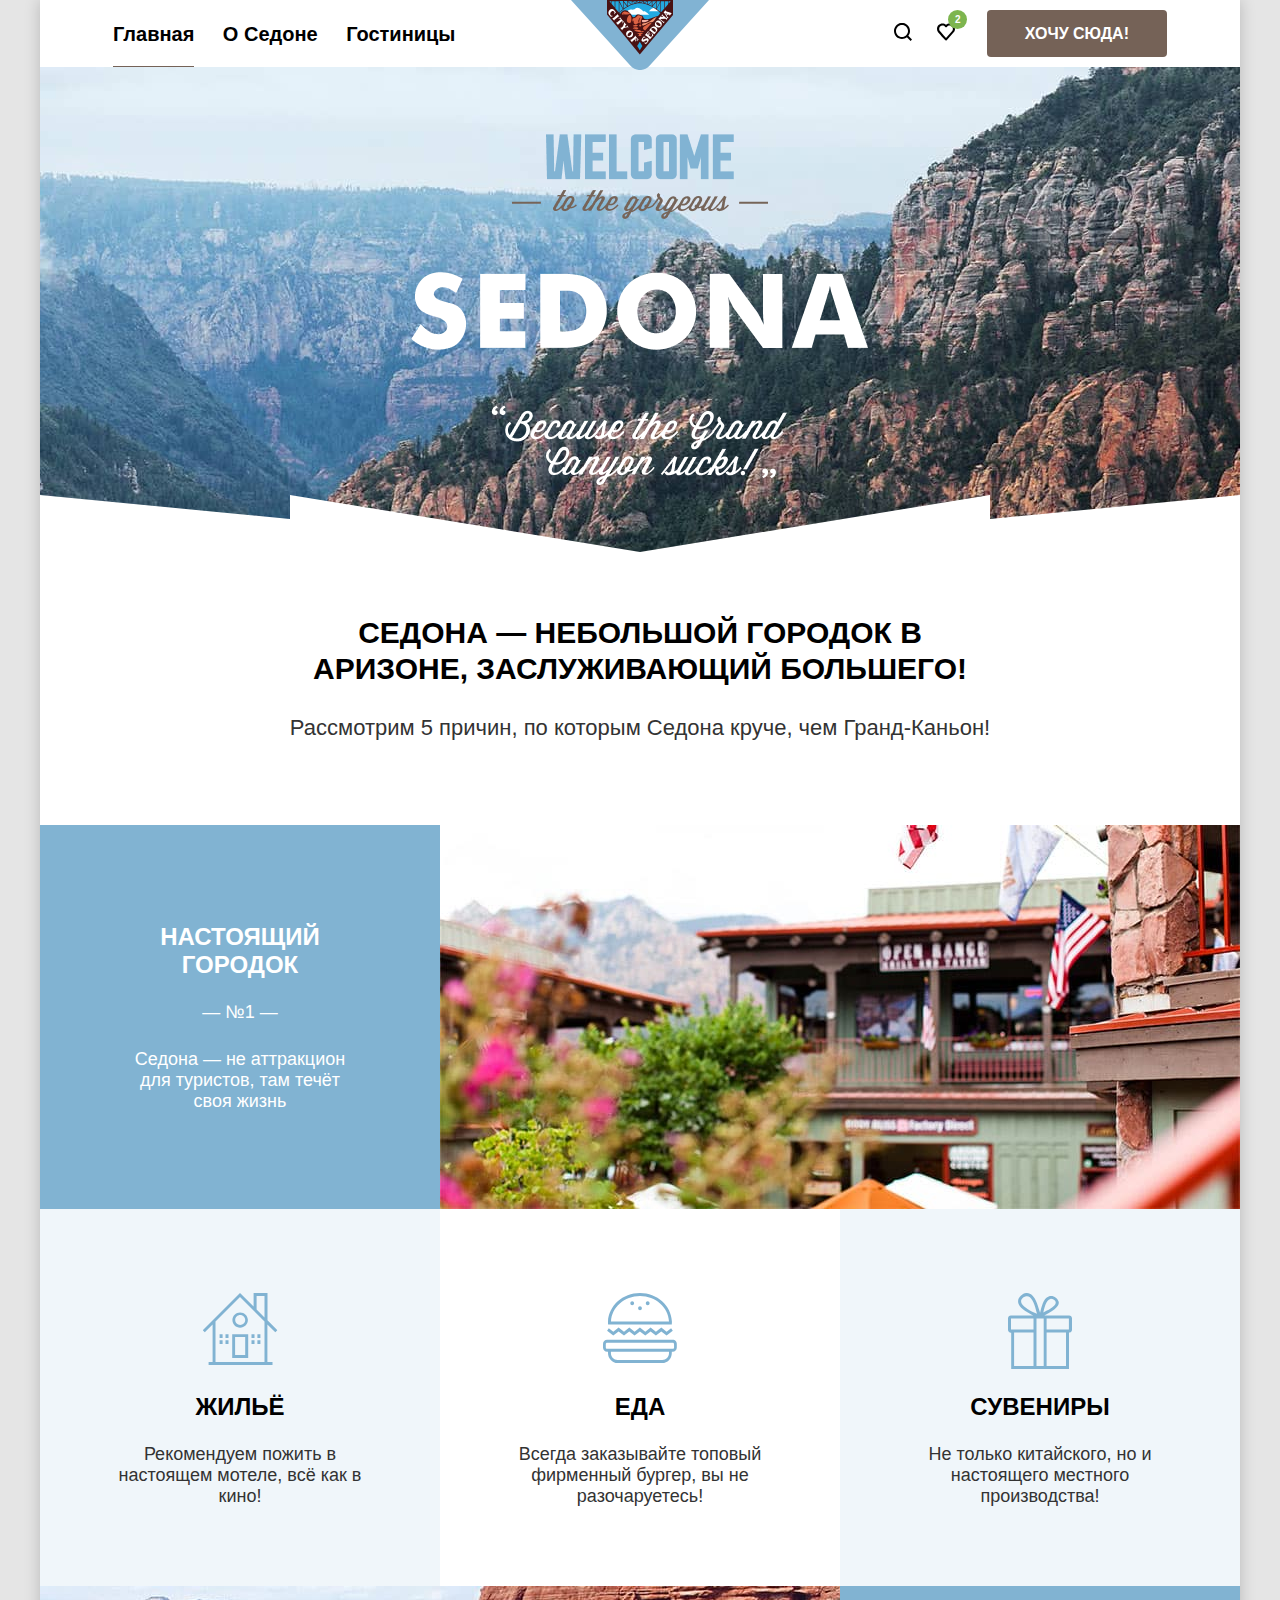
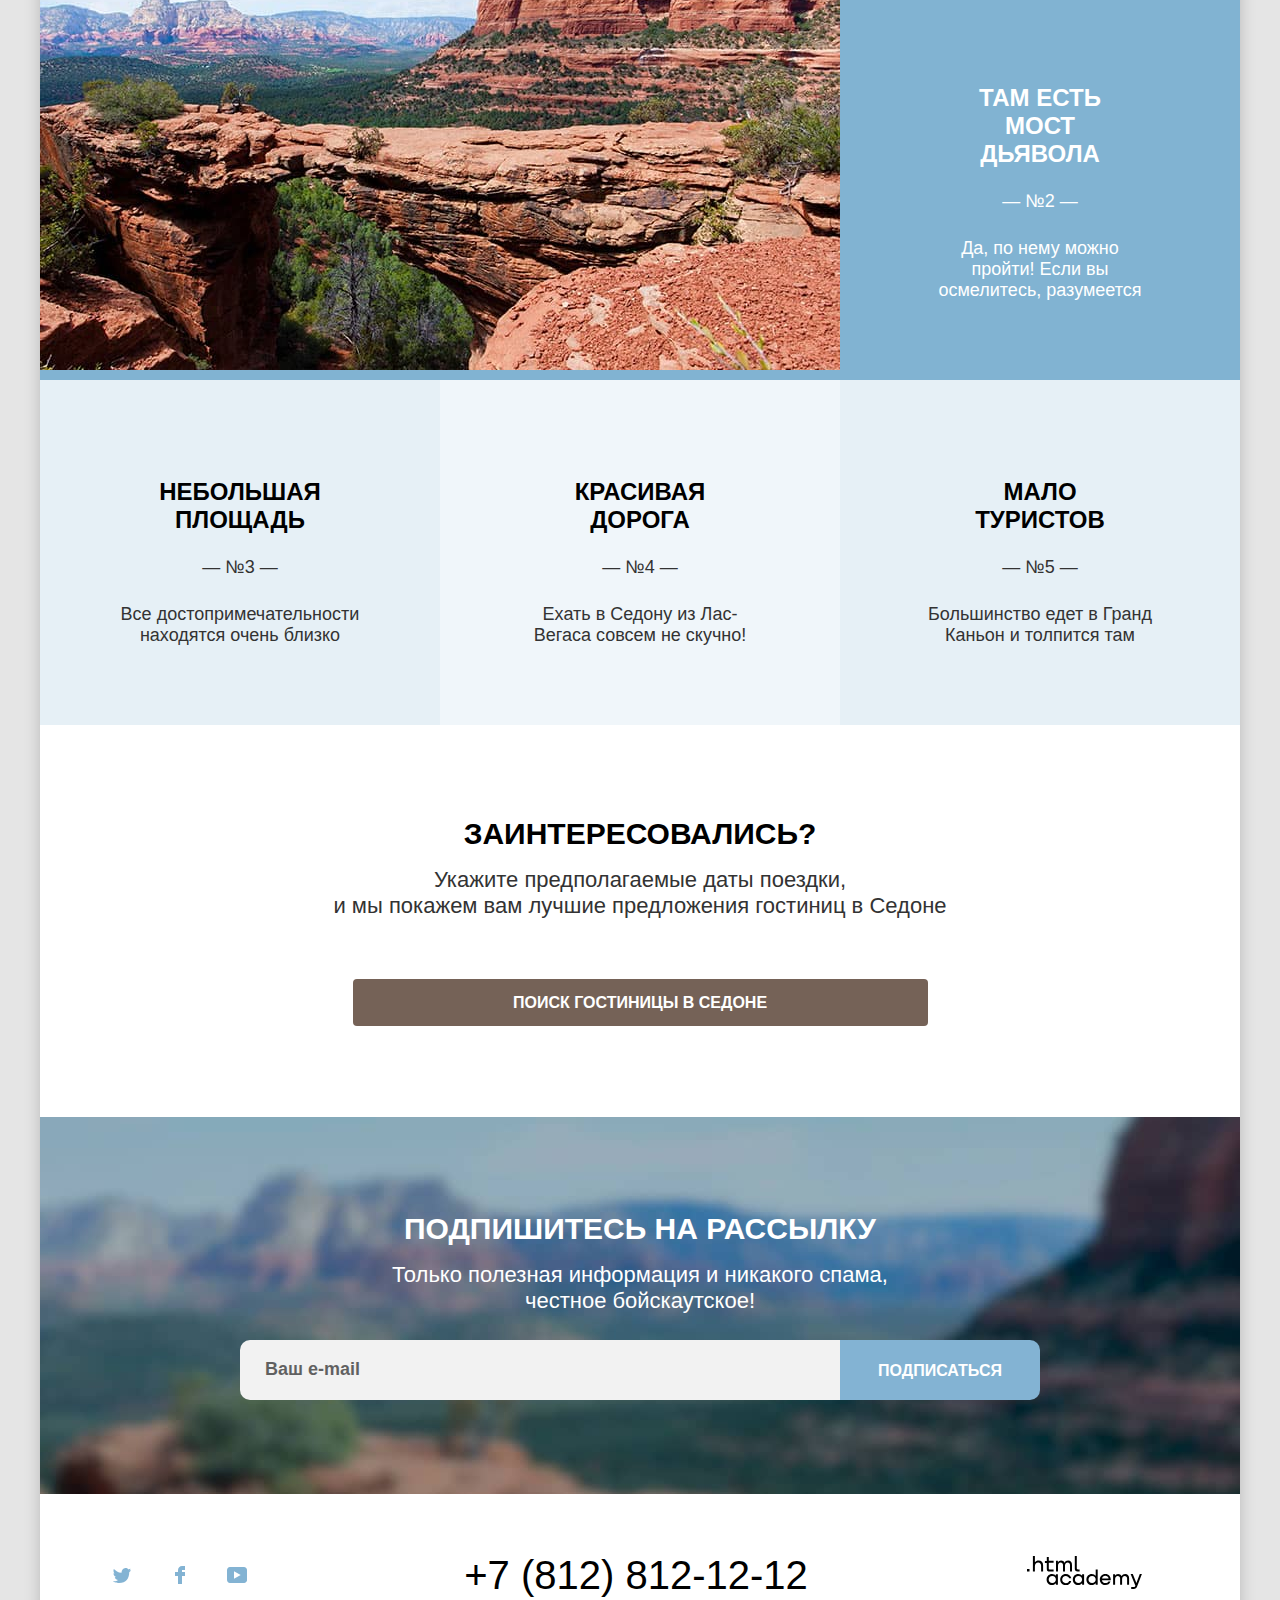
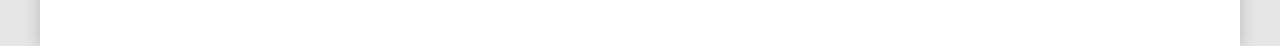
==== commit 84420b4c: "updates" ====
--- a/index.html
+++ b/index.html
@@ -82,16 +82,20 @@
           <div class="intro__background">
             <img
               class="intro__lead"
+              width="458"
+              height="352"
               src="images/welcome.png"
               alt="Welcome to the gorgeous Sedona, 'Because the grand canyon sucks!'"
             />
           </div>
-          <h1 class="section-header intro__header">
-            Седона — небольшой городок в Аризоне, заслуживающий большего!
-          </h1>
-          <p class="intro__text">
-            Рассмотрим 5 причин, по которым Седона круче, чем Гранд-Каньон!
-          </p>
+          <div class="intro__wrapper">
+            <h1 class="section-header intro__header">
+              Седона — небольшой городок в Аризоне, заслуживающий большего!
+            </h1>
+            <p class="intro__text">
+              Рассмотрим 5 причин, по которым Седона круче, чем Гранд-Каньон!
+            </p>
+          </div>
         </section>
         <section class="features">
           <h2 class="visually-hidden">Преимущества</h2>
@@ -99,7 +103,7 @@
             <li class="features__item features__item--image">
               <div class="features__item-info">
                 <h3>Настоящий городок</h3>
-                <span class="features__item-number">№1</span>
+                <span class="features__item-number">&mdash; №1 &mdash;</span>
                 <p>Седона — не аттракцион для туристов, там течёт своя жизнь</p>
               </div>
               <div class="features__item-image">
@@ -111,7 +115,7 @@
               <ul class="features__sublist">
                 <li class="features__sublist-item">
                   <div class="features__item-info">
-                    <h3>Жильё</h3>
+                    <h3 class="features__title-house">Жильё</h3>
                     <p>
                       Рекомендуем пожить в настоящем мотеле, всё как в кино!
                     </p>
@@ -119,7 +123,7 @@
                 </li>
                 <li class="features__sublist-item">
                   <div class="features__item-info">
-                    <h3>Еда</h3>
+                    <h3 class="features__title-food">Еда</h3>
                     <p>
                       Всегда заказывайте топовый фирменный бургер, вы не
                       разочаруетесь!
@@ -128,7 +132,7 @@
                 </li>
                 <li class="features__sublist-item">
                   <div class="features__item-info">
-                    <h3>Сувениры</h3>
+                    <h3 class="features__title-souvenirs">Сувениры</h3>
                     <p>
                       Не только китайского, но и настоящего местного
                       производства!
@@ -145,28 +149,28 @@
               </div>
               <div class="features__item-info">
                 <h3>Там есть мост дьявола</h3>
-                <span class="features__item-number">№2</span>
+                <span class="features__item-number">&mdash; №2 &mdash;</span>
                 <p>Да, по нему можно пройти! Если вы осмелитесь, разумеется</p>
               </div>
             </li>
             <li class="features__item">
               <div class="features__item-info">
                 <h3>Небольшая площадь</h3>
-                <span class="features__item-number">№3</span>
+                <span class="features__item-number">&mdash; №3 &mdash;</span>
                 <p>Все достопримечательности находятся очень близко</p>
               </div>
             </li>
             <li class="features__item">
               <div class="features__item-info">
                 <h3>Красивая дорога</h3>
-                <span class="features__item-number">№4</span>
+                <span class="features__item-number">&mdash; №4 &mdash;</span>
                 <p>Ехать в Седону из Лас-Вегаса совсем не скучно!</p>
               </div>
             </li>
             <li class="features__item">
               <div class="features__item-info">
                 <h3>Мало туристов</h3>
-                <span class="features__item-number">№5</span>
+                <span class="features__item-number">&mdash; №5 &mdash;</span>
                 <p>Большинство едет в Гранд Каньон и толпится там</p>
               </div>
             </li>
@@ -176,8 +180,8 @@
           <h2 class="visually-hidden">Поиск гостиницы в Седоне</h2>
           <p class="section-header search-hotel__header">Заинтересовались?</p>
           <p class="search-hotel__text">
-            Укажите предполагаемые даты поездки, и мы покажем вам лучшие
-            предложения гостиниц в Седоне
+            Укажите предполагаемые даты поездки,<br />
+            и мы покажем вам лучшие предложения гостиниц в Седоне
           </p>
           <button class="button search-hotel__button" type="button">
             Поиск гостиницы в седоне
@@ -202,7 +206,7 @@
                 >Email</label
               >
               <input
-                class="subscription__input"
+                class="subscription__input input"
                 id="subscription-email"
                 name="subscription-email"
                 type="email"
@@ -213,7 +217,7 @@
                 class="button button--secondary subscription__button"
                 type="submit"
               >
-                Подписаться
+                <span>Подписаться</span>
               </button>
             </div>
           </form>
@@ -221,26 +225,69 @@
         <div class="footer__bottom">
           <ul class="social">
             <li class="social__item">
-              <a
-                class="social__link social__link--twitter"
-                href="https://twitter.com/htmlacademy_ru"
-              >
+              <a class="social__link" href="https://twitter.com/htmlacademy_ru">
+                <svg
+                  class="social__link-icon"
+                  width="18"
+                  height="15"
+                  viewBox="0 0 18 15"
+                  fill="none"
+                  xmlns="http://www.w3.org/2000/svg"
+                >
+                  <path
+                    d="M11.6.2c1.8-.5 3.2.3 3.8 1.2.7-.2 1.4-.5 2.1-.7 0 .9-.6 1.5-.9 1.8.7.1 1.4-.6 1.4-.6-.2 1-1.1 1.8-1.7 2C16.1 10.7 13 15.1 5.7 15h-.5c-.4 0-4.4-.5-5.2-1.9 2.4.2 4.1-.4 5-1.2-1-.3-2.9-.4-3.2-2.9.4.1.6.2 1.3.1C1.8 8.3.4 7.5.5 5.3c.3.3 1.1.5 1.4.5C1.1 5.6-.2 2.5.9.9c1.9 1.9 4 3.6 7.6 3.8C8.7 2.3 9.7.8 11.6.2Z"
+                    fill="#83B3D3"
+                  />
+                </svg>
                 <span class="visually-hidden">twitter</span>
               </a>
             </li>
             <li class="social__item">
               <a
-                class="social__link social__link--facebook"
+                class="social__link"
                 href="https://www.facebook.com/htmlacademy"
               >
+                <svg
+                  class="social__link-icon"
+                  width="10"
+                  height="18"
+                  viewBox="0 0 10 18"
+                  fill="none"
+                  xmlns="http://www.w3.org/2000/svg"
+                >
+                  <path
+                    d="M7 0C4.8 0 3 1.8 3 4v2H0v4h3v8h4v-8h3V6H7V4h3V0H7Z"
+                    fill="#83B3D3"
+                  />
+                </svg>
                 <span class="visually-hidden">facebook</span>
               </a>
             </li>
             <li class="social__item">
               <a
-                class="social__link social__link--instagram"
+                class="social__link"
                 href="https://www.instagram.com/htmlacademy/"
               >
+                <svg
+                  class="social__link-icon"
+                  width="20"
+                  height="16"
+                  viewBox="0 0 20 16"
+                  fill="none"
+                  xmlns="http://www.w3.org/2000/svg"
+                >
+                  <g clip-path="url(#a)">
+                    <path
+                      d="M17 0H2.9C1.2 0 0 1.5 0 3.2v9.5C0 14.5 1.2 16 2.9 16h14.3c1.5 0 2.9-1.5 2.9-3.2V3.2C19.9 1.5 18.7 0 17 0ZM7 11.8V4.2L13.7 8 7 11.8Z"
+                      fill="#83B3D3"
+                    />
+                  </g>
+                  <defs>
+                    <clipPath id="a">
+                      <path fill="#fff" d="M0 0h20v16H0z" />
+                    </clipPath>
+                  </defs>
+                </svg>
                 <span class="visually-hidden">instagram</span>
               </a>
             </li>
@@ -249,7 +296,21 @@
             >+7 (812) 812-12-12</a
           >
           <a class="footer__copyright" href="https://htmlacademy.ru/">
-            <img src="images/html-academy-logo.svg" alt="logo html-academy" />
+            <svg
+              class="footer__copyright-icon"
+              width="115"
+              height="33"
+              viewBox="0 0 115 33"
+              fill="none"
+              xmlns="http://www.w3.org/2000/svg"
+              role="img"
+              aria-label="Logotype html-academy"
+            >
+              <path
+                d="M0 12.9v2.6h2.5v-2.6H0ZM11.6 4.5c-1.6 0-2.8.7-3.6 1.7h-.1V0h-2v15.5h2v-5.3c0-2.1 1.3-3.6 3.3-3.6 1.8 0 2.9 1.4 2.9 3.2v5.7h2V9.4c.1-3-1.8-4.9-4.5-4.9ZM26.6 4.8h-4.8V1.1h-2v3.8h-1.9v2h1.9v6c0 1.7 1 2.7 2.7 2.7h4.1v-2h-3.7c-.7 0-1.1-.4-1.1-1.1V6.8h4.8v-2ZM41.1 4.6c-1.6 0-2.9.8-3.5 2.1h-.1c-.6-1.2-1.8-2.1-3.4-2.1-1.4 0-2.5.8-3.1 1.8h-.1V4.8H29v10.6h2V10c0-2 1-3.5 2.6-3.5 1.5 0 2.4 1 2.4 2.6v6.3h2V9.8c0-2.4 1.4-3.3 2.6-3.3 1.5 0 2.4 1 2.4 2.6v6.3h2V8.9c.1-2.5-1.4-4.3-3.9-4.3ZM47.8 12.7c0 1.7 1 2.7 2.8 2.7h2v-2h-1.7c-.7 0-1.1-.4-1.1-1.1V0h-2v12.7ZM28.9 19.7c-.9-1.1-2.2-1.8-3.9-1.8-3.1 0-5.4 2.3-5.4 5.6s2.3 5.6 5.4 5.6c1.8 0 3-.8 3.8-1.9h.1v1.6h2V18.2h-2v1.5Zm-3.6 7.4c-2.2 0-3.6-1.6-3.6-3.6s1.4-3.6 3.6-3.6 3.6 1.6 3.6 3.6c0 1.9-1.4 3.6-3.6 3.6ZM44.2 22c-.5-2.4-2.6-4.1-5.4-4.1-3.4 0-5.6 2.5-5.6 5.6 0 3.1 2.2 5.6 5.6 5.6 2.8 0 4.9-1.8 5.4-4.2h-2.1c-.4 1.3-1.7 2.3-3.3 2.3-2.2 0-3.6-1.6-3.6-3.6s1.4-3.6 3.6-3.6c1.6 0 2.8 1 3.3 2.2h2.1V22ZM55.1 19.7c-.9-1.1-2.2-1.8-3.9-1.8-3.1 0-5.4 2.3-5.4 5.6s2.3 5.6 5.4 5.6c1.8 0 3-.8 3.8-1.9h.1v1.6h2V18.2h-2v1.5Zm-3.6 7.4c-2.2 0-3.6-1.6-3.6-3.6s1.4-3.6 3.6-3.6 3.6 1.6 3.6 3.6c0 1.9-1.5 3.6-3.6 3.6ZM68.7 19.8c-.9-1.1-2.2-1.9-3.9-1.9-3.1 0-5.4 2.3-5.4 5.6s2.2 5.6 5.4 5.6c1.7 0 3-.8 3.8-1.8h.1v1.5h2V13.4h-2v6.4Zm-3.6 7.3c-2.2 0-3.6-1.6-3.6-3.6s1.4-3.6 3.6-3.6 3.6 1.6 3.6 3.6c-.1 2-1.5 3.6-3.6 3.6ZM78.3 17.9c-3.3 0-5.5 2.5-5.5 5.6 0 3 2.1 5.6 5.5 5.6 2.5 0 4.5-1.3 5.2-3.6h-2.1c-.5 1-1.6 1.6-3 1.6-1.9 0-3.3-1.3-3.4-2.9h8.8c.2-3.6-2-6.3-5.5-6.3Zm0 1.9c1.7 0 3 1 3.3 2.6h-6.5c.3-1.5 1.5-2.6 3.2-2.6ZM98.2 17.9c-1.6 0-2.9.8-3.6 2h-.1c-.6-1.2-1.8-2-3.4-2-1.4 0-2.5.7-3.1 1.8v-1.5h-1.9v10.6h2v-5.4c0-2 1-3.4 2.6-3.5 1.5 0 2.4 1 2.4 2.6v6.3h2v-5.6c0-2.4 1.4-3.3 2.6-3.3 1.5 0 2.4 1 2.4 2.6v6.3h2v-6.5c.1-2.6-1.4-4.4-3.9-4.4ZM109.4 27l-3.6-8.9h-2.2l4.8 11.6c-.3.9-.7 1.2-1.7 1.2h-2.5v2h2.5c1.8 0 2.8-.8 3.5-2.6l4.7-12.2h-2.1l-3.4 8.9Z"
+                fill="#000"
+              />
+            </svg>
           </a>
         </div>
       </footer>
--- a/css/style.css
+++ b/css/style.css
@@ -95,7 +95,7 @@
 .navigation__link--current::after {
   content: "";
   position: absolute;
-  bottom: -19px;
+  bottom: -18px;
   left: 9px;
   right: 9px;
   height: 2px;
@@ -133,9 +133,10 @@
   position: absolute;
   top: 0;
   left: 50%;
-  transform: translateX(-50%);
   width: 138px;
   height: 70px;
+  z-index: 2;
+  transform: translateX(-50%);
 }
 
 .navigation__list--user {
@@ -231,6 +232,24 @@
   background-color: #83B3D3;
 }
 
+.button--secondary:hover {
+  background-color: #68A2CA;
+}
+
+.button--secondary:focus {
+  outline: none;
+  border-color: #756257;
+}
+
+.button--secondary:active span {
+  opacity: 0.3;
+  border-color: transparent;
+}
+
+.button--secondary:active {
+  border-color: transparent;
+}
+
 .button--grey {
   color: #333333;
   background-color: #F2F2F2;
@@ -244,18 +263,33 @@
   margin-left: 20px;
 }
 
-.main {}
-
-.intro {}
-
 .intro__background {
+  position: relative;
+  display: flex;
+  align-items: center;
+  justify-content: center;
+  min-height: 485px;
   background: #756257 url("../images/index-background.jpg") center center/cover no-repeat;
   color: #ffffff;
 }
 
-.intro__lead {}
+.intro__background::after {
+  position: absolute;
+  content: "";
+  bottom: 0;
+  left: 0;
+  right: 0;
+  height: 57px;
+  background: url("../images/divider.svg") center no-repeat;
+}
+
+.intro__lead {
+  width: 458px;
+  height: 352px;
+}
 
 .section-header {
+  margin-top: 0;
   font-weight: 700;
   font-size: 30px;
   line-height: 36px;
@@ -264,30 +298,62 @@
   color: #000000;
 }
 
-.intro__header {}
+.intro__wrapper {
+  padding-top: 63px;
+  padding-bottom: 79px;
+  max-width: 720px;
+  margin: 0 auto;
+}
+
+.intro__header {
+  margin-top: 0;
+  margin-bottom: 23px;
+}
 
 .intro__text {
+  margin: 0;
   font-size: 22px;
   line-height: 36px;
   text-align: center;
 }
 
-.features {}
-
-.features__list {}
-
-.features__item {}
+.features__list {
+  display: grid;
+  grid-template-columns: repeat(3, 400px);
+  margin: 0;
+  padding: 0;
+  list-style-type: none;
+}
 
 .features__item--image {
+  grid-column: 1/-1;
+  display: grid;
+  grid-template-columns: 400px 1fr;
   color: #ffffff;
   background-color: #81B3D2;
 }
 
 .features__item-info {
+  height: 100%;
+  padding: 98px 77px 79px;
   text-align: center;
+  background-color: rgba(131, 179, 211, 0.12);
+}
+
+.features__item:nth-child(odd) .features__item-info {
+  background-color: rgba(131, 179, 211, 0.2);
+}
+
+.features__item--image .features__item-info {
+  padding-left: 90px;
+  padding-right: 90px;
+  grid-column: 1/2;
 }
 
 .features h3 {
+  max-width: 175px;
+  margin: 0 auto;
+  margin-bottom: 23px;
   font-weight: 700;
   font-size: 24px;
   line-height: 28px;
@@ -295,52 +361,128 @@
   text-transform: uppercase;
 }
 
+.features__item {
+  height: 100%;
+}
+
+.features__item-image {
+  grid-column: 2/3;
+}
+
 .features__item--image h3 {
   color: #ffffff;
 }
 
 .features__item-number {
+  display: inline-block;
+  margin-bottom: 26px;
   text-transform: uppercase;
 }
 
+.features__item-info p {
+  margin: 0;
+}
+
 .features__sublist {
+  display: grid;
+  grid-template-columns: repeat(3, 400px);
+  grid-column: 1/-1;
+  margin: 0;
+  padding: 0;
+  list-style-type: none;
   color: #333333;
   background-color: #ffffff;
 }
 
+.features__sublist .features__item-info {
+  padding: 184px 75px 79px;
+}
+
 .features__sublist h3 {
+  position: relative;
   color: #000000;
 }
 
-.features__sublist-item:nth-child(odd) {
+.features__sublist h3::before {
+  position: absolute;
+  content: "";
+  left: 50%;
+  top: -100px;
+  transform: translateX(-50%);
+  background-repeat: no-repeat;
+  background-position: center;
+}
+
+.features__title-house::before {
+  width: 75px;
+  height: 72px;
+  background-image: url("../images/features/house.svg");
+}
+
+.features__title-food::before {
+  width: 74px;
+  height: 70px;
+  background-image: url("../images/features/burger.svg");
+}
+
+.features__title-souvenirs::before {
+  width: 64px;
+  height: 76px;
+  background-image: url("../images/features/present.svg");
+}
+
+.features__sublist-item:nth-child(odd) .features__item-info {
   background-color: rgba(131, 179, 211, 0.12);
 }
 
-.features__item--reverse {}
+.features__sublist-item:nth-child(even) .features__item-info {
+  background-color: #ffffff;
+}
+
+.features__item--reverse {
+  grid-template-columns: 1fr 400px;
+}
+
+.features__item--reverse .features__item-image {
+  grid-column: 1/2;
+}
+
+.features__item--reverse .features__item-info {
+  grid-column: 2/3;
+}
 
 .search-hotel {
+  padding: 91px 240px;
   text-align: center;
 }
 
-.search-hotel__header {}
+.search-hotel__header {
+  margin-top: 0;
+  margin-bottom: 15px;
+}
 
 .search-hotel__text {
+  margin-top: 0;
+  margin-bottom: 60px;
   font-size: 22px;
   line-height: 26px;
 }
 
 .search-hotel__button {
+  width: 575px;
   margin: 0 auto;
 }
 
 .footer {}
 
 .page-index .subscription {
+  padding: 94px 200px;
   color: #ffffff;
   background: #756257 url("../images/subscription-background.jpg") center center/cover no-repeat;
 }
 
-.page-index .section-header {
+
+.page-index .subscription__header {
   color: #ffffff;
 }
 
@@ -348,96 +490,365 @@
   text-align: center;
 }
 
-.subscription__header {}
+.subscription__header {
+  margin-bottom: 15px;
+}
 
 .subscription__text {
+  margin-left: auto;
+  margin-right: auto;
+  margin-top: 0;
+  margin-bottom: 26px;
+  max-width: 500px;
   font-size: 22px;
   line-height: 26px;
 }
 
-.subscription__form {}
-
-.subscription__row {}
-
-.subscription__input {}
-
-.button--secondary {}
-
-.subscription__button {}
-
-.footer__bottom {}
-
-.social {}
-
-.social__item {}
-
-.social__link {}
-
-.social__link--twitter {}
-
-.social__link--facebook {}
-
-.social__link--instagram {}
+.subscription__form {
+  width: 100%;
+}
+
+.subscription__row {
+  position: relative;
+  display: flex;
+  align-items: center;
+  width: 100%;
+  height: 60px;
+}
+
+.input {
+  padding: 22px;
+  font-family: inherit;
+  font-weight: 700;
+  background-color: #F2F2F2;
+  border: none;
+  border-radius: 4px;
+  border: 3px solid transparent;
+  transition: all 0.3s linear;
+}
+
+.input::placeholder {
+  font-size: 18px;
+  line-height: 26px;
+  color: #000000;
+  opacity: 0.6;
+}
+
+.input:hover {
+  background-color: #E6E6E6;
+}
+
+.input:focus {
+  outline: none;
+  border-color: #83B3D3;
+}
+
+.input:focus {
+  outline: none;
+  border-color: #83B3D3;
+}
+
+.input:active {
+  border: 2px solid #000000;
+}
+
+.subscription__input {
+  flex: 0 1 600px;
+  height: 100%;
+  border-radius: 10px 0 0 10px;
+}
+
+.subscription__input.error {
+  background-color: #ffffff;
+  border: 2px solid #FF5757;
+}
+
+.subscription__button {
+  flex: 0 0 200px;
+  height: 100%;
+  border-radius: 0 10px 10px 0;
+}
+
+.footer__bottom {
+  padding: 40px 73px 30px 62px;
+  display: flex;
+  justify-content: space-between;
+  align-items: center;
+}
+
+.social {
+  display: grid;
+  grid-template-columns: repeat(3, 1fr);
+  gap: 4.5px;
+  max-width: 168px;
+  width: 100%;
+  margin: 0;
+  padding: 0;
+  list-style-type: none;
+}
+
+.social__item {
+  position: relative;
+  width: 40px;
+  height: 40px;
+}
+
+.social__link {
+  position: absolute;
+  top: 0;
+  left: 0;
+  bottom: 0;
+  right: 0;
+  padding: 7px;
+  display: flex;
+  justify-content: center;
+  align-items: center;
+  border: 3px solid transparent;
+  border-radius: 10px;
+  transition: all 0.3s linear;
+}
+
+.social__link-icon path {
+  transition: all 0.3s linear;
+}
+
+.social__link:hover .social__link-icon path {
+  fill: #68A2CA;
+}
+
+.social__link:focus {
+  outline: none;
+  border-color: #83B3D3;
+}
+
+.social__link:active {
+  border-color: transparent;
+  opacity: 0.3;
+}
 
 .footer__phone {
+  padding: 15px;
   font-size: 40px;
   line-height: 40px;
   color: #000000;
   text-transform: uppercase;
   text-decoration: none;
-}
-
-.footer__copyright {}
+  border: 3px solid transparent;
+  border-radius: 10px;
+  transition: all 0.3s linear;
+}
+
+.footer__phone:hover {
+  color: #756257;
+}
+
+.footer__phone:focus,
+.footer__copyright:focus {
+  outline: none;
+  border-color: #83B3D3;
+}
+
+.footer__phone:active,
+.footer__copyright:active {
+  opacity: 0.3;
+  border-color: transparent;
+}
+
+.footer__copyright {
+  padding: 19px 22px;
+  border: 3px solid transparent;
+  border-radius: 10px;
+  transition: all 0.3s linear;
+}
+
+.footer__copyright:hover .footer__copyright-icon path {
+  fill: #756257;
+}
+
+.footer__copyright-icon path {
+  transition: all 0.3s linear;
+}
 
 .filter {
+  padding: 34px 71px 86px;
   color: #ffffff;
   background: #756257 url("../images/catalog-background.jpg") center center/cover no-repeat;
 }
 
 .main-title {
+  margin-top: 0;
+  margin-bottom: 5px;
   font-weight: 700;
   font-size: 60px;
   line-height: 78px;
 }
 
-.breadcrumbs {}
-
-.breadcrumbs__item {}
+.breadcrumbs {
+  display: flex;
+  align-items: center;
+  margin: 0;
+  margin-bottom: 45px;
+  padding: 0;
+  list-style-type: none;
+}
+
+.breadcrumbs__item {
+  position: relative;
+}
+
+.breadcrumbs__item--home {
+  position: relative;
+  width: 28px;
+  height: 27px;
+}
+
+.breadcrumbs__item:not(:last-child) {
+  margin-right: 10px;
+}
+
+.breadcrumbs__item::after {
+  position: absolute;
+  content: "";
+  top: 50%;
+  right: -7px;
+  width: 5px;
+  height: 8px;
+  transform: translateY(-50%);
+  background: url("../images/icons/angle-right.svg");
+}
+
+.breadcrumbs__item--current::after {
+  display: none;
+}
 
 .breadcrumbs__link {
+  padding: 0 5px;
   font-size: 16px;
   color: inherit;
   text-decoration: none;
-}
-
-.breadcrumbs__link--home {}
-
-.visually-hidden {}
-
-.breadcrumbs__link--current {}
-
-.filter__form {}
-
-.filter__form-group {}
+  border: 3px solid transparent;
+  border-radius: 4px;
+  transition: all 0.3s linear;
+}
+
+.breadcrumbs__link--home {
+  position: absolute;
+  top: 0;
+  left: 0;
+  bottom: 0;
+  right: 0;
+  padding: 3px 5px;
+  background: url("../images/icons/home.svg") center no-repeat;
+  background-size: 12px 12px;
+}
+
+.breadcrumbs__link:not(.breadcrumbs__link--current):hover {
+  opacity: 0.6;
+}
+
+.breadcrumbs__link:not(.breadcrumbs__link--current):focus {
+  outline: none;
+  border-color: #83B3D3;
+  opacity: 1;
+}
+
+.breadcrumbs__link:not(.breadcrumbs__link--current):active {
+  border-color: transparent;
+  opacity: 0.3;
+}
+
+.filter__form {
+  display: flex;
+  align-items: center;
+}
+
+.filter__form-group {
+  padding: 0;
+  margin: 0;
+  border: none;
+}
+
+.filter__form-group:first-of-type {
+  margin-right: 60px;
+}
 
 .filter__form-title {
+  padding: 0;
+  margin-bottom: 30px;
   font-weight: 700;
   font-size: 20px;
   line-height: 26px;
 }
 
-.filter__form-list {}
-
-.filter__form-item {}
-
-.filter__form-checkbox {}
-
-.filter__form-control {}
-
-.filter__form-label {
+.filter__form-list {
+  margin: 0;
+  padding: 0;
+  list-style-type: none;
+  max-width: 160px;
+}
+
+.control {
+  display: block;
+  position: relative;
+  padding-left: 39px;
+  margin-bottom: 13px;
+  cursor: pointer;
+}
+
+.control__mark {
+  position: absolute;
+  left: 0;
+  top: 0;
+  width: 26px;
+  height: 26px;
+  background-color: #ffffff;
+  border-radius: 4px;
+  border: 3px solid transparent;
+  transition: all 0.3s linear;
+}
+
+.control:hover .control__mark {
+  background-color: rgba(255, 255, 255, 0.6);
+}
+
+.control:focus .control__mark {
+  border-color: #83B3D3;
+}
+
+.control:active .control__mark {
+  background-color: rgba(255, 255, 255, 0.3);
+  border-color: transparent;
+}
+
+.filter__form-radio+.control__mark {
+  border-radius: 50%;
+}
+
+.filter__form-checkbox:checked+.control__mark::before,
+.filter__form-radio:checked+.control__mark::before {
+  position: absolute;
+  content: "";
+  left: 50%;
+  top: 50%;
+  transform: translate(-50%, -50%);
+}
+
+.filter__form-checkbox:checked+.control__mark::before {
+  width: 12px;
+  height: 9px;
+  background: url("../images/icons/check.svg") center no-repeat;
+}
+
+.filter__form-radio:checked+.control__mark::before {
+  width: 10px;
+  height: 10px;
+  background-color: #3F5E72;
+  border-radius: 50%;
+}
+
+.control__label {
   font-size: 18px;
   line-height: 23px;
-  opacity: 0.3;
 }
 
 .filter__form-radio {}
